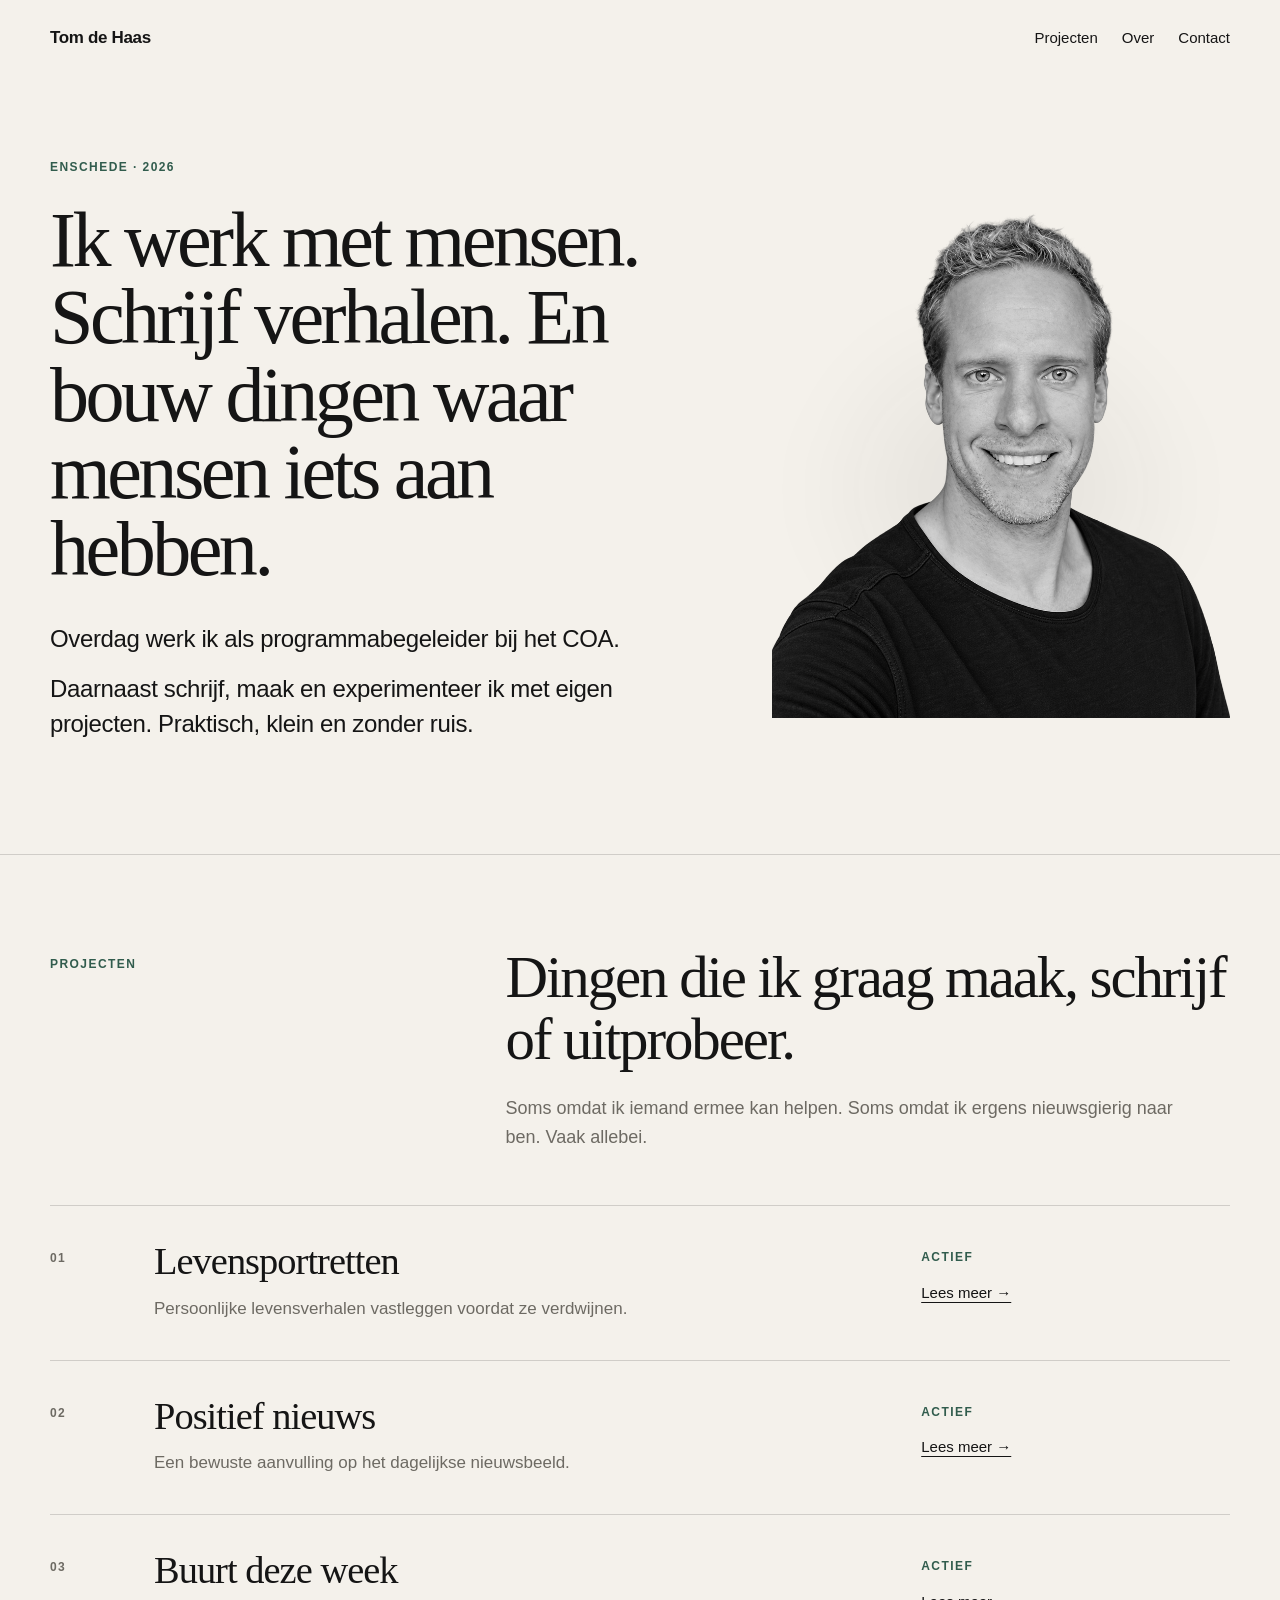
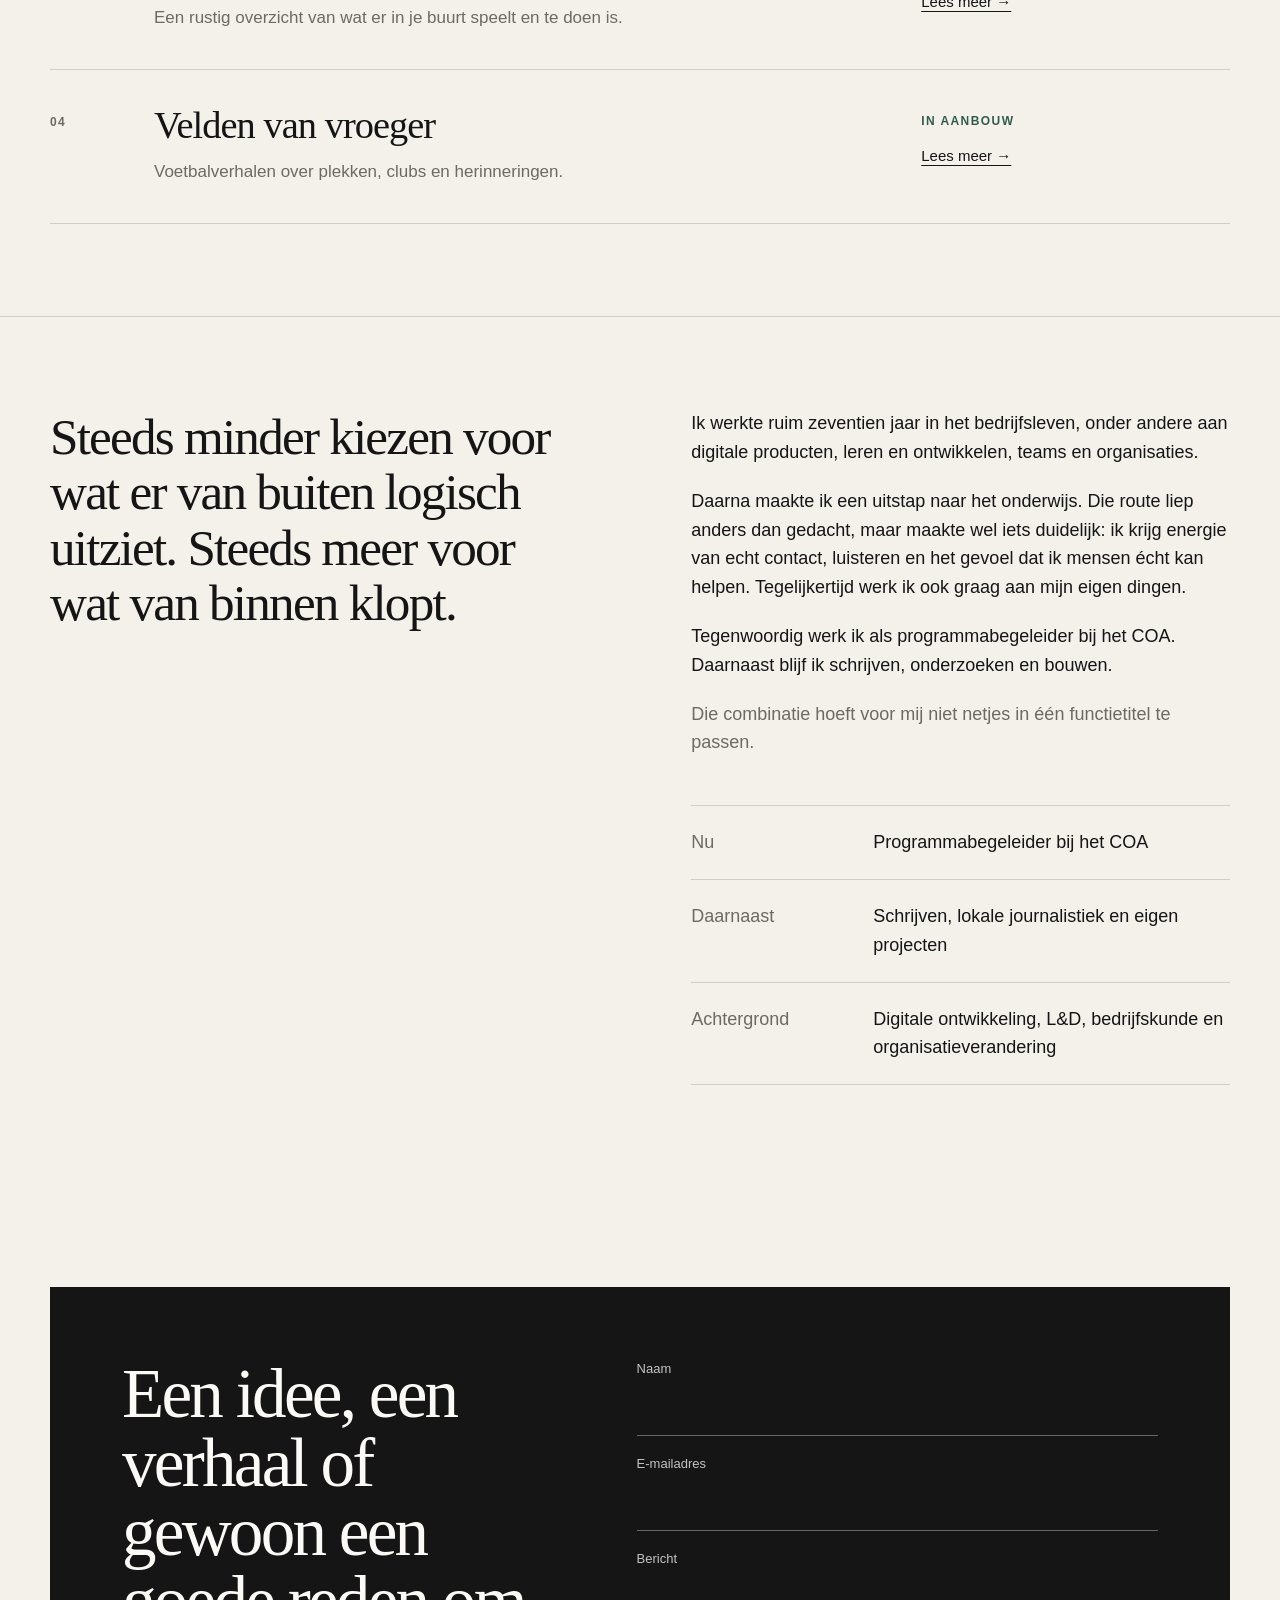
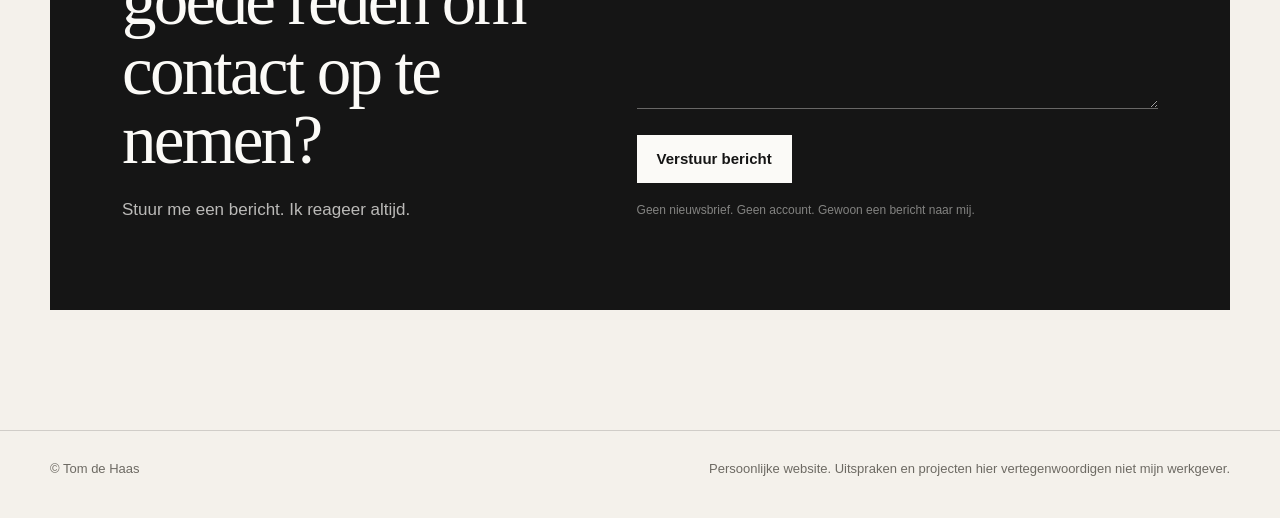
==== index.html @ 8089aaed "Update index.html" ====
<!doctype html>
<html lang="nl">
<head>
  <meta charset="utf-8">
  <meta name="viewport" content="width=device-width, initial-scale=1">
  <title>Tom de Haas</title>
  <meta name="description" content="Tom de Haas. Programmabegeleider, schrijver en maker van eigen projecten.">
  <link rel="canonical" href="https://tomdehaas.nl/">
  <link rel="stylesheet" href="assets/style.css">
  <meta name="theme-color" content="#f4f1eb">
  <meta property="og:type" content="website">
  <meta property="og:title" content="Tom de Haas">
  <meta property="og:description" content="Ik werk met mensen. Schrijf verhalen. En bouw dingen waar mensen iets aan hebben.">
  <meta property="og:url" content="https://tomdehaas.nl/">
  <script type="application/ld+json">
  {
    "@context":"https://schema.org",
    "@type":"Person",
    "name":"Tom de Haas",
    "url":"https://tomdehaas.nl/",
    "jobTitle":"Programmabegeleider"
  }
  </script>
</head>
<body>

<header class="site-header">
  <div class="wrap nav">
    <a class="brand" href="index.html">Tom de Haas</a>
    <nav class="nav-links" aria-label="Hoofdnavigatie">
      <a href="index.html#projecten">Projecten</a>
      <a href="index.html#over">Over</a>
      <a href="index.html#contact">Contact</a>
    </nav>
  </div>
</header>

<main id="top">
  <div class="wrap hero">
    <div>
      <div class="eyebrow">Enschede · 2026</div>
      <h1>Ik werk met mensen. Schrijf verhalen. En bouw dingen waar mensen iets aan hebben.</h1>
      <div class="hero-copy">
        <p>Overdag werk ik als programmabegeleider bij het COA.</p>
        <p>Daarnaast schrijf, maak en experimenteer ik met eigen projecten. Praktisch, klein en zonder ruis.</p>
      </div>
    </div>

    <figure class="portrait">
      <img src="assets/tom-de-haas-vrijstaand.png" alt="Tom de Haas">
    </figure>
  </div>

  <hr class="rule">

  <section id="projecten" class="wrap">
    <div class="section-head">
      <div class="section-kicker">Projecten</div>
      <div>
        <h2 class="section-title">Dingen die ik graag maak, schrijf of uitprobeer.</h2>
        <p class="section-intro">Soms omdat ik iemand ermee kan helpen. Soms omdat ik ergens nieuwsgierig naar ben. Vaak allebei.</p>
      </div>
    </div>

    <div class="projects">
      <article class="project">
        <div class="project-number">01</div>
        <div><h3>Levensportretten</h3><p>Persoonlijke levensverhalen vastleggen voordat ze verdwijnen.</p></div>
        <div class="project-side"><span class="status">actief</span><a class="project-link" href="projecten/levensportretten/">Lees meer →</a></div>
      </article>

      <article class="project">
        <div class="project-number">02</div>
        <div><h3>Positief nieuws</h3><p>Een bewuste aanvulling op het dagelijkse nieuwsbeeld.</p></div>
        <div class="project-side"><span class="status">actief</span><a class="project-link" href="projecten/positief-nieuws/">Lees meer →</a></div>
      </article>

      <article class="project">
        <div class="project-number">03</div>
        <div><h3>Buurt deze week</h3><p>Een rustig overzicht van wat er in je buurt speelt en te doen is.</p></div>
        <div class="project-side"><span class="status">actief</span><a class="project-link" href="projecten/buurt-deze-week/">Lees meer →</a></div>
      </article>

      <article class="project">
        <div class="project-number">04</div>
        <div><h3>Velden van vroeger</h3><p>Voetbalverhalen over plekken, clubs en herinneringen.</p></div>
        <div class="project-side"><span class="status">in aanbouw</span><a class="project-link" href="projecten/velden-van-vroeger/">Lees meer →</a></div>
      </article>
    </div>
  </section>

  <hr class="rule">

  <section id="over" class="wrap">
    <div class="split">
      <p class="big-copy">Steeds minder kiezen voor wat er van buiten logisch uitziet. Steeds meer voor wat van binnen klopt.</p>
      <div class="prose">
        <p>Ik werkte ruim zeventien jaar in het bedrijfsleven, onder andere aan digitale producten, leren en ontwikkelen, teams en organisaties.</p>
        <p>Daarna maakte ik een uitstap naar het onderwijs. Die route liep anders dan gedacht, maar maakte wel iets duidelijk: ik krijg energie van echt contact, luisteren en het gevoel dat ik mensen écht kan helpen. Tegelijkertijd werk ik ook graag aan mijn eigen dingen.</p>
        <p>Tegenwoordig werk ik als programmabegeleider bij het COA. Daarnaast blijf ik schrijven, onderzoeken en bouwen.</p>
        <p class="muted">Die combinatie hoeft voor mij niet netjes in één functietitel te passen.</p>
        <dl class="now-list">
          <div class="now-row"><dt>Nu</dt><dd>Programmabegeleider bij het COA</dd></div>
          <div class="now-row"><dt>Daarnaast</dt><dd>Schrijven, lokale journalistiek en eigen projecten</dd></div>
          <div class="now-row"><dt>Achtergrond</dt><dd>Digitale ontwikkeling, L&amp;D, bedrijfskunde en organisatieverandering</dd></div>
        </dl>
      </div>
    </div>
  </section>

  <section id="contact" class="wrap contact">
    <div class="contact-card">
      <div class="contact-copy">
        <h2>Een idee, een verhaal of gewoon een goede reden om contact op te nemen?</h2>
        <p>Stuur me een bericht. Ik reageer altijd.</p>
      </div>

      <form class="contact-form" id="contact-form" action="https://formspree.io/f/xdeoyrdy" method="post">
        <div class="field">
          <label for="naam">Naam</label>
          <input id="naam" name="naam" type="text" autocomplete="name" required>
        </div>

        <div class="field">
          <label for="email">E-mailadres</label>
          <input id="email" name="email" type="email" autocomplete="email" required>
        </div>

        <div class="field">
          <label for="bericht">Bericht</label>
          <textarea id="bericht" name="bericht" required></textarea>
        </div>

        <input type="hidden" name="_subject" value="Bericht via tomdehaas.nl">
        <button class="form-submit" type="submit">Verstuur bericht</button>
        <p class="form-note">Geen nieuwsbrief. Geen account. Gewoon een bericht naar mij.</p>
        <div id="form-status" class="form-status" role="status" aria-live="polite"></div>
      </form>
    </div>
  </section>
</main>

<footer>
  <div class="wrap footer-inner">
    <div>© Tom de Haas</div>
    <div class="footer-note">Persoonlijke website. Uitspraken en projecten hier vertegenwoordigen niet mijn werkgever.</div>
  </div>
</footer>


<script>
  const contactForm = document.getElementById('contact-form');
  const formStatus = document.getElementById('form-status');

  if (contactForm) {
    contactForm.addEventListener('submit', async (event) => {
      event.preventDefault();

      const submitButton = contactForm.querySelector('button[type="submit"]');
      const originalButtonText = submitButton.textContent;

      submitButton.disabled = true;
      submitButton.textContent = 'Bezig met versturen...';
      formStatus.className = 'form-status';
      formStatus.textContent = '';

      try {
        const response = await fetch(contactForm.action, {
          method: 'POST',
          body: new FormData(contactForm),
          headers: {
            'Accept': 'application/json'
          }
        });

        if (!response.ok) {
          throw new Error('Formspree gaf geen succesvolle response.');
        }

        contactForm.reset();

        // Verberg de invoervelden en knop na succesvolle verzending.
        Array.from(contactForm.children).forEach((child) => {
          if (child !== formStatus) child.hidden = true;
        });

        formStatus.className = 'form-status success';
        formStatus.innerHTML = '<strong>Dank je. Je bericht is verstuurd.</strong><br>Ik reageer altijd.';
      } catch (error) {
        formStatus.className = 'form-status error';
        formStatus.textContent = 'Dat ging niet goed. Probeer het nog eens.';
        submitButton.disabled = false;
        submitButton.textContent = originalButtonText;
      }
    });
  }
</script>


  <!-- Simple Analytics -->
  <script async src="https://scripts.simpleanalyticscdn.com/latest.js"></script>

</body>
</html>
---- assets/style.css ----
:root {
  --bg:#f4f1eb;
  --paper:#fbfaf7;
  --ink:#151515;
  --muted:#6d6a63;
  --line:rgba(21,21,21,.16);
  --accent:#315c4d;
  --max:1180px;
  --serif:Georgia,"Times New Roman",serif;
  --sans:Inter,ui-sans-serif,-apple-system,BlinkMacSystemFont,"Segoe UI",Helvetica,Arial,sans-serif;
}
*{box-sizing:border-box}
html{scroll-behavior:smooth;background:var(--bg)}
body{margin:0;color:var(--ink);background:var(--bg);font-family:var(--sans);font-size:17px;line-height:1.6;-webkit-font-smoothing:antialiased}
a{color:inherit;text-decoration-thickness:1px;text-underline-offset:4px}
a:hover{color:var(--accent)}
.wrap{width:min(var(--max),calc(100% - 48px));margin:0 auto}
.site-header{position:sticky;top:0;z-index:30;background:color-mix(in srgb,var(--bg) 90%,transparent);backdrop-filter:blur(14px)}
.nav{min-height:76px;display:flex;align-items:center;justify-content:space-between;gap:28px}
.brand{font-weight:700;letter-spacing:-.02em;text-decoration:none}
.nav-links{display:flex;gap:24px;font-size:15px}
.nav-links a{text-decoration:none}
.eyebrow,.section-kicker,.project-number,.status,.detail-label{
  text-transform:uppercase;letter-spacing:.12em;font-size:12px;font-weight:700
}
.eyebrow,.section-kicker,.status,.detail-label{color:var(--accent)}
.rule{border:0;border-top:1px solid var(--line);margin:0}

/* Home */
.hero{padding:82px 0 96px;display:grid;grid-template-columns:minmax(0,1.16fr) minmax(300px,.84fr);gap:clamp(48px,7vw,100px);align-items:center}
.eyebrow{margin-bottom:24px}
h1{margin:0;max-width:850px;font-family:var(--serif);font-size:clamp(48px,6.1vw,88px);line-height:.99;font-weight:400;letter-spacing:-.045em}
.hero-copy{max-width:675px;margin-top:34px;font-size:clamp(19px,2vw,24px);line-height:1.45;letter-spacing:-.015em}
.hero-copy p{margin:0 0 16px}
.portrait{margin:0;min-height:520px;display:flex;justify-content:center;align-items:flex-end;position:relative}
.portrait::before{content:"";position:absolute;inset:auto 6% 8% 6%;height:72%;background:radial-gradient(ellipse at center,rgba(21,21,21,.08),rgba(21,21,21,0) 72%);filter:blur(28px)}
.portrait img{position:relative;width:min(100%,470px);max-height:590px;display:block;object-fit:contain;filter:grayscale(100%) contrast(1.03);z-index:1}
section{padding:92px 0}
.section-head{display:grid;grid-template-columns:.72fr 1.28fr;gap:48px;margin-bottom:54px}
.section-kicker{padding-top:8px}
.section-title{margin:0;max-width:760px;font-family:var(--serif);font-size:clamp(38px,4.6vw,62px);font-weight:400;line-height:1.06;letter-spacing:-.035em}
.section-intro{max-width:680px;margin:22px 0 0;color:var(--muted);font-size:18px}
.projects{border-top:1px solid var(--line)}
.project{display:grid;grid-template-columns:72px minmax(0,1fr) minmax(170px,.42fr);gap:32px;padding:34px 0 38px;border-bottom:1px solid var(--line);align-items:start}
.project-number{color:var(--muted);padding-top:9px}
.project h3{margin:0 0 12px;font-family:var(--serif);font-size:clamp(28px,3vw,40px);line-height:1.1;font-weight:400;letter-spacing:-.025em}
.project p{max-width:680px;margin:0;color:var(--muted)}
.project-side{display:flex;flex-direction:column;align-items:flex-start;gap:13px;padding-top:8px}
.project-link{font-size:15px}
.split{display:grid;grid-template-columns:1fr 1fr;gap:clamp(48px,8vw,120px);align-items:start}
.big-copy{margin:0;font-family:var(--serif);font-size:clamp(34px,4vw,56px);line-height:1.08;letter-spacing:-.035em}
.prose{max-width:650px;font-size:18px}
.prose p{margin:0 0 20px}
.prose .muted{color:var(--muted)}
.now-list{margin-top:48px;border-top:1px solid var(--line)}
.now-row{display:grid;grid-template-columns:150px 1fr;gap:32px;padding:22px 0;border-bottom:1px solid var(--line)}
.now-row dt{color:var(--muted)}
.now-row dd{margin:0}

/* Project detail */
.project-hero{padding:70px 0 72px}
.breadcrumb{font-size:13px;color:var(--muted);margin-bottom:32px}
.breadcrumb a{text-decoration:none}
.project-hero h1{max-width:930px}
.project-lead{max-width:790px;margin:30px 0 0;font-size:clamp(20px,2vw,25px);line-height:1.48;letter-spacing:-.015em}
.project-meta{margin-top:26px}
.detail-row{display:grid;grid-template-columns:.72fr 1.28fr;gap:48px;padding:42px 0;border-top:1px solid var(--line)}
.detail-body{max-width:780px}
.detail-body h2{margin:0 0 16px;font-family:var(--serif);font-size:clamp(30px,3.2vw,44px);font-weight:400;line-height:1.08;letter-spacing:-.028em}
.detail-body p{margin:0 0 18px;font-size:18px}
.offer-grid{display:grid;grid-template-columns:1fr 1fr;gap:24px;margin-top:24px}
.offer{padding:26px;border:1px solid var(--line);background:rgba(255,255,255,.22)}
.offer h3{margin:0 0 8px;font-size:15px;text-transform:uppercase;letter-spacing:.08em}
.price{margin:0 0 14px;font-family:var(--serif);font-size:42px;line-height:1}
.offer ul{margin:0;padding-left:1.1em;color:var(--muted)}
.offer li{margin:6px 0}
.external-cta{display:inline-flex;margin-top:20px;min-height:48px;align-items:center;padding:0 18px;background:var(--ink);color:var(--paper);text-decoration:none;font-weight:700;font-size:15px}
.external-cta:hover{color:var(--paper);opacity:.9}

/* Contact */
.contact{padding-bottom:120px}
.contact-card{background:var(--ink);color:var(--paper);padding:clamp(38px,6vw,72px);display:grid;grid-template-columns:.9fr 1.1fr;gap:clamp(46px,7vw,88px);align-items:start}
.contact-copy h2{margin:0;max-width:650px;font-family:var(--serif);font-size:clamp(42px,5.4vw,70px);line-height:1;font-weight:400;letter-spacing:-.04em}
.contact-copy p{margin:22px 0 0;max-width:480px;color:rgba(251,250,247,.72)}
.contact-form{display:grid;gap:18px}
.field{display:grid;gap:7px}
.field label{font-size:13px;color:rgba(251,250,247,.76)}
.field input,.field textarea{width:100%;border:0;border-bottom:1px solid rgba(251,250,247,.36);border-radius:0;background:transparent;color:var(--paper);font:inherit;padding:10px 0 11px;outline:none}
.field textarea{min-height:132px;resize:vertical}
.field input:focus,.field textarea:focus{border-bottom-color:var(--paper)}
.form-submit{justify-self:start;min-height:48px;margin-top:8px;padding:0 20px;border:0;background:var(--paper);color:var(--ink);font:inherit;font-size:15px;font-weight:700;cursor:pointer}
.form-note{margin:0;font-size:12px;color:rgba(251,250,247,.48)}
footer{padding:28px 0 38px;border-top:1px solid var(--line);color:var(--muted);font-size:13px}
.footer-inner{display:flex;gap:24px;justify-content:space-between;align-items:flex-start}
.footer-note{max-width:650px}

@media(max-width:850px){
  .hero,.section-head,.split,.detail-row,.contact-card{grid-template-columns:1fr}
  .hero{padding-top:54px;gap:38px}
  .portrait{min-height:auto;max-width:560px}
  .project{grid-template-columns:48px 1fr}
  .project-side{grid-column:2;flex-direction:row;align-items:center;flex-wrap:wrap}
}
@media(max-width:600px){
  body{font-size:16px}
  .wrap{width:min(100% - 32px,var(--max))}
  .nav{min-height:64px}
  .nav-links{gap:16px;font-size:14px}
  .hero{padding:44px 0 64px}
  h1{font-size:clamp(43px,13vw,64px)}
  .hero-copy{margin-top:26px;font-size:19px}
  section{padding:64px 0}
  .section-head{gap:16px;margin-bottom:34px}
  .project{grid-template-columns:34px 1fr;gap:16px;padding:28px 0}
  .project-number{font-size:10px}
  .now-row{grid-template-columns:1fr;gap:5px}
  .offer-grid{grid-template-columns:1fr}
  .contact{padding-bottom:72px}
  .footer-inner{flex-direction:column}
  .project-hero{padding:44px 0 56px}
}
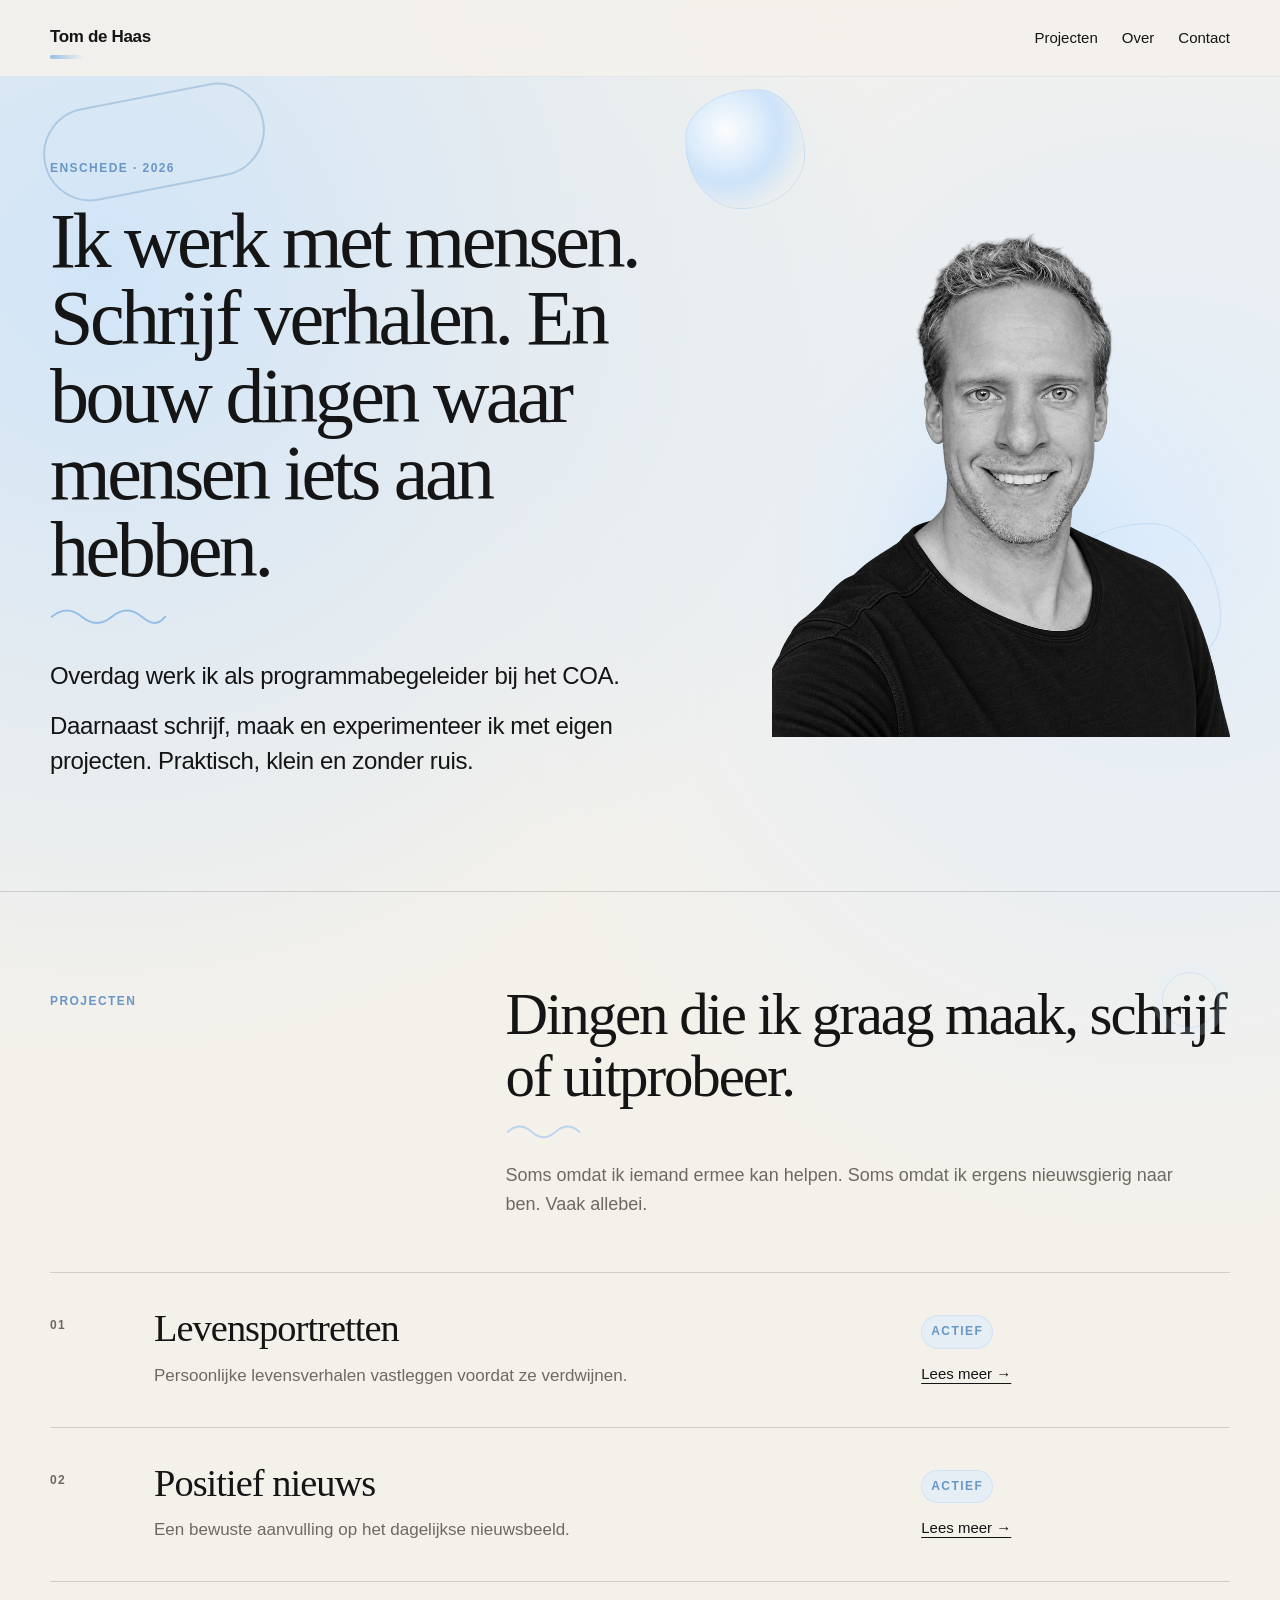
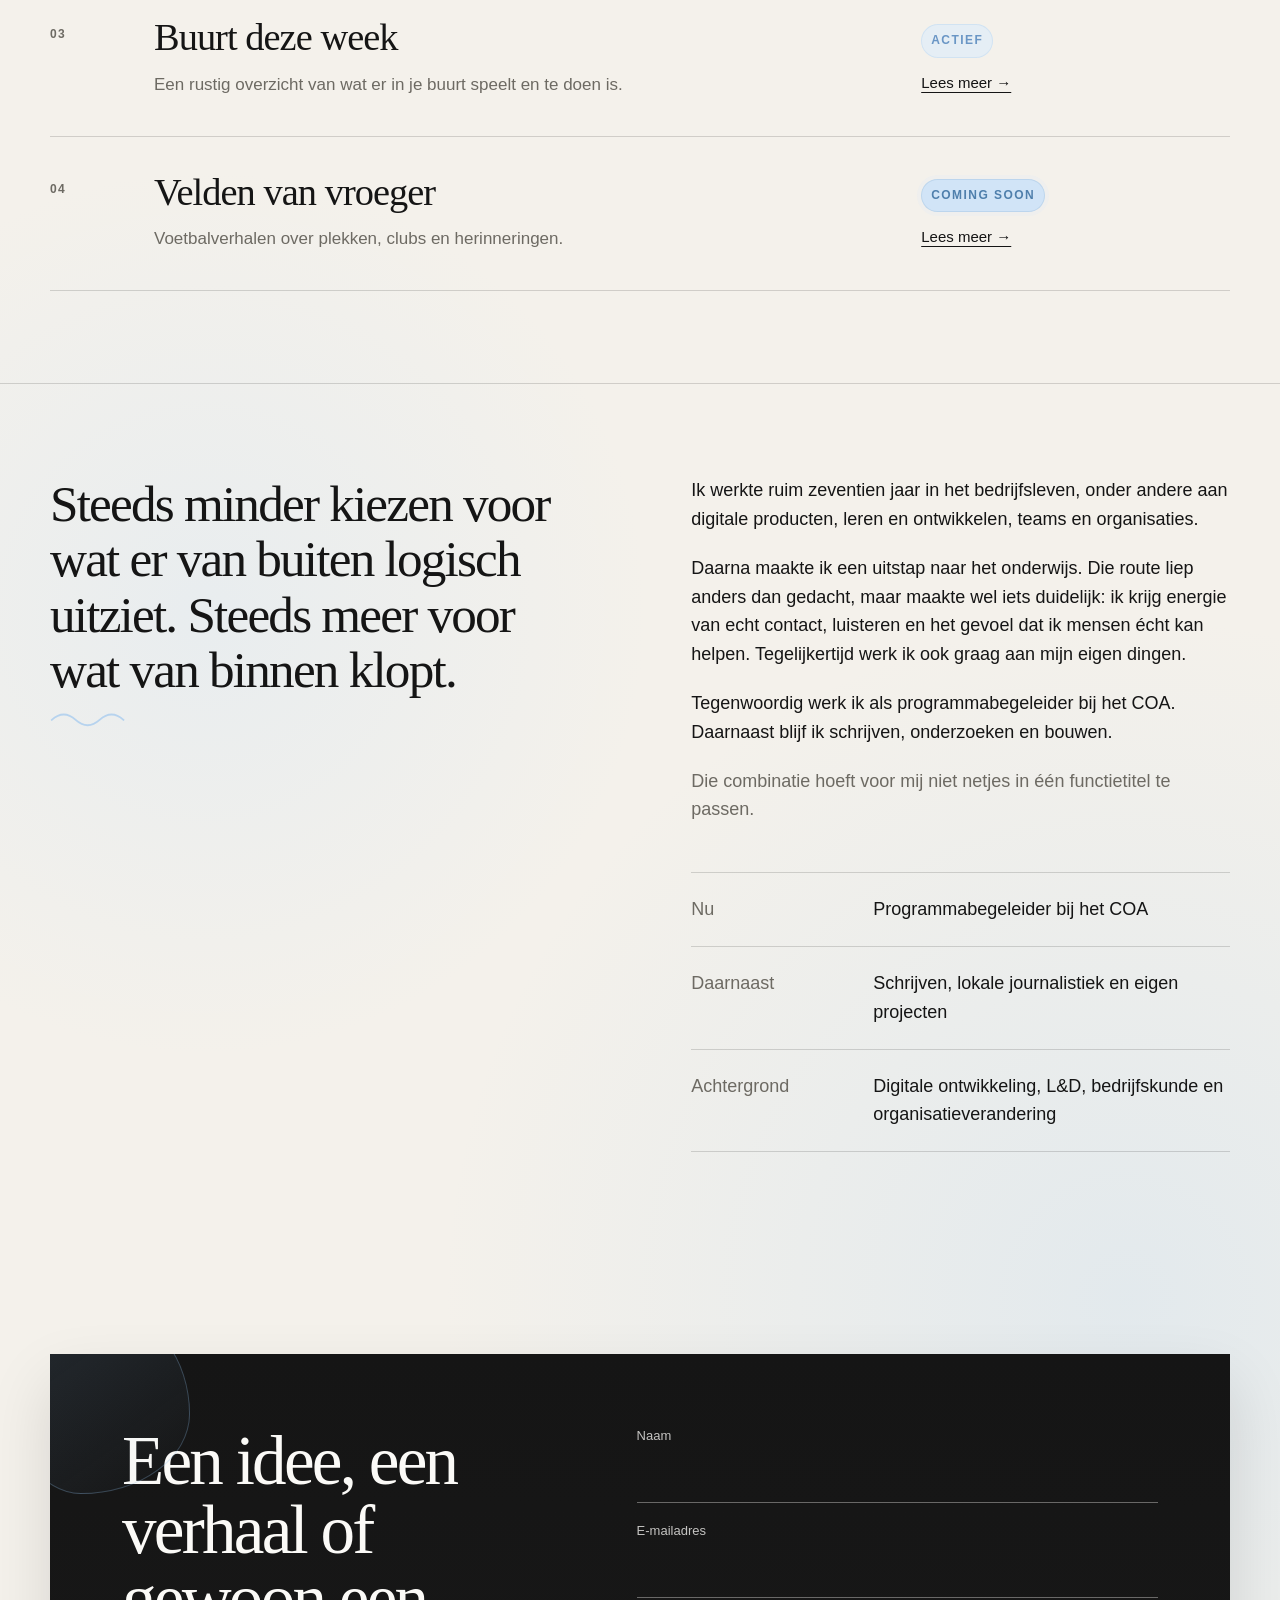
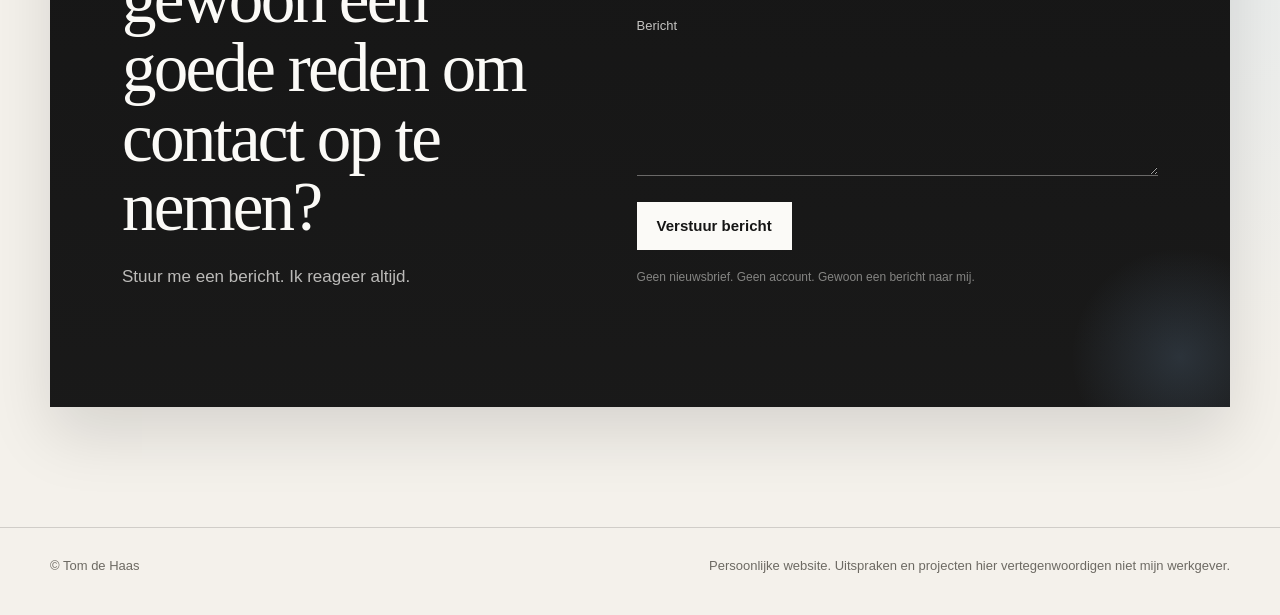
==== commit d7d40344: "Update index.html" ====
--- a/index.html
+++ b/index.html
@@ -84,7 +84,7 @@
       <article class="project">
         <div class="project-number">04</div>
         <div><h3>Velden van vroeger</h3><p>Voetbalverhalen over plekken, clubs en herinneringen.</p></div>
-        <div class="project-side"><span class="status">in aanbouw</span><a class="project-link" href="projecten/velden-van-vroeger/">Lees meer →</a></div>
+        <div class="project-side"><span class="status coming-soon">coming soon</span><a class="project-link" href="projecten/velden-van-vroeger/">Lees meer →</a></div>
       </article>
     </div>
   </section>
--- a/assets/style.css
+++ b/assets/style.css
@@ -1,4 +1,3 @@
-
 :root {
   --bg:#f4f1eb;
   --paper:#fbfaf7;
@@ -6,47 +5,260 @@
   --muted:#6d6a63;
   --line:rgba(21,21,21,.16);
   --accent:#315c4d;
+  --sky:#d9ebff;
+  --sky-soft:rgba(217,235,255,.58);
+  --sky-line:rgba(133,181,232,.42);
+  --sky-ink:#6a96c5;
+  --sky-strong:#8bb9e7;
+  --shadow:rgba(92,128,170,.10);
   --max:1180px;
   --serif:Georgia,"Times New Roman",serif;
   --sans:Inter,ui-sans-serif,-apple-system,BlinkMacSystemFont,"Segoe UI",Helvetica,Arial,sans-serif;
 }
 *{box-sizing:border-box}
 html{scroll-behavior:smooth;background:var(--bg)}
-body{margin:0;color:var(--ink);background:var(--bg);font-family:var(--sans);font-size:17px;line-height:1.6;-webkit-font-smoothing:antialiased}
-a{color:inherit;text-decoration-thickness:1px;text-underline-offset:4px}
-a:hover{color:var(--accent)}
+body{
+  margin:0;
+  color:var(--ink);
+  background:
+    radial-gradient(circle at 10% 7%, rgba(217,235,255,.52), transparent 20%),
+    radial-gradient(circle at 88% 14%, rgba(217,235,255,.34), transparent 16%),
+    radial-gradient(circle at 82% 58%, rgba(217,235,255,.18), transparent 20%),
+    var(--bg);
+  font-family:var(--sans);
+  font-size:17px;
+  line-height:1.6;
+  -webkit-font-smoothing:antialiased
+}
+::selection{background:var(--sky-soft)}
+a{color:inherit;text-decoration-thickness:1px;text-underline-offset:4px;transition:color .22s ease}
+a:hover{color:var(--sky-ink)}
 .wrap{width:min(var(--max),calc(100% - 48px));margin:0 auto}
-.site-header{position:sticky;top:0;z-index:30;background:color-mix(in srgb,var(--bg) 90%,transparent);backdrop-filter:blur(14px)}
+.site-header{
+  position:sticky;
+  top:0;
+  z-index:30;
+  background:color-mix(in srgb,var(--bg) 90%,transparent);
+  backdrop-filter:blur(14px);
+  border-bottom:1px solid rgba(139,185,231,.18)
+}
 .nav{min-height:76px;display:flex;align-items:center;justify-content:space-between;gap:28px}
-.brand{font-weight:700;letter-spacing:-.02em;text-decoration:none}
+.brand{
+  font-weight:700;
+  letter-spacing:-.02em;
+  text-decoration:none;
+  position:relative;
+  padding-bottom:2px
+}
+.brand::after{
+  content:"";
+  position:absolute;
+  left:0;
+  bottom:-6px;
+  width:34px;
+  height:4px;
+  border-radius:999px;
+  background:linear-gradient(90deg,var(--sky-strong),rgba(139,185,231,0));
+  opacity:.9
+}
 .nav-links{display:flex;gap:24px;font-size:15px}
-.nav-links a{text-decoration:none}
+.nav-links a{text-decoration:none;position:relative}
+.nav-links a::after{
+  content:"";
+  position:absolute;
+  left:0;
+  right:100%;
+  bottom:-6px;
+  height:2px;
+  border-radius:999px;
+  background:var(--sky-strong);
+  transition:right .22s ease
+}
+.nav-links a:hover::after{right:0}
 .eyebrow,.section-kicker,.project-number,.status,.detail-label{
   text-transform:uppercase;letter-spacing:.12em;font-size:12px;font-weight:700
 }
-.eyebrow,.section-kicker,.status,.detail-label{color:var(--accent)}
+.eyebrow,.section-kicker,.status,.detail-label{color:var(--sky-ink)}
 .rule{border:0;border-top:1px solid var(--line);margin:0}
 
 /* Home */
-.hero{padding:82px 0 96px;display:grid;grid-template-columns:minmax(0,1.16fr) minmax(300px,.84fr);gap:clamp(48px,7vw,100px);align-items:center}
+.hero{
+  padding:82px 0 96px;
+  display:grid;
+  grid-template-columns:minmax(0,1.16fr) minmax(300px,.84fr);
+  gap:clamp(48px,7vw,100px);
+  align-items:center;
+  position:relative
+}
+.hero::before{
+  content:"";
+  position:absolute;
+  left:-8px;
+  top:18px;
+  width:176px;
+  height:74px;
+  border:1px solid rgba(139,185,231,.42);
+  border-radius:999px;
+  transform:rotate(-11deg);
+  pointer-events:none;
+  animation:floatRing 12s ease-in-out infinite
+}
+.hero::after{
+  content:"";
+  position:absolute;
+  right:36%;
+  top:12px;
+  width:92px;
+  height:92px;
+  border-radius:60% 40% 54% 46% / 42% 55% 45% 58%;
+  background:radial-gradient(circle at 35% 35%, rgba(255,255,255,.7), rgba(217,235,255,.7) 45%, rgba(217,235,255,0) 72%);
+  border:1px solid rgba(139,185,231,.22);
+  pointer-events:none;
+  animation:softBlob 14s ease-in-out infinite
+}
 .eyebrow{margin-bottom:24px}
-h1{margin:0;max-width:850px;font-family:var(--serif);font-size:clamp(48px,6.1vw,88px);line-height:.99;font-weight:400;letter-spacing:-.045em}
+h1{
+  margin:0;
+  max-width:850px;
+  font-family:var(--serif);
+  font-size:clamp(48px,6.1vw,88px);
+  line-height:.99;
+  font-weight:400;
+  letter-spacing:-.045em;
+  position:relative
+}
+h1::after{
+  content:"";
+  display:block;
+  width:136px;
+  height:20px;
+  margin-top:16px;
+  background-image:url("data:image/svg+xml,%3Csvg width='140' height='24' viewBox='0 0 140 24' xmlns='http://www.w3.org/2000/svg'%3E%3Cpath d='M2 14c12-10 24-10 36 0s24 10 36 0 24-10 36 0 20 10 28 0' fill='none' stroke='%238bb9e7' stroke-width='2.4' stroke-linecap='round'/%3E%3C/svg%3E");
+  background-repeat:no-repeat;
+  background-size:contain;
+  opacity:.9
+}
 .hero-copy{max-width:675px;margin-top:34px;font-size:clamp(19px,2vw,24px);line-height:1.45;letter-spacing:-.015em}
 .hero-copy p{margin:0 0 16px}
-.portrait{margin:0;min-height:520px;display:flex;justify-content:center;align-items:flex-end;position:relative}
-.portrait::before{content:"";position:absolute;inset:auto 6% 8% 6%;height:72%;background:radial-gradient(ellipse at center,rgba(21,21,21,.08),rgba(21,21,21,0) 72%);filter:blur(28px)}
-.portrait img{position:relative;width:min(100%,470px);max-height:590px;display:block;object-fit:contain;filter:grayscale(100%) contrast(1.03);z-index:1}
+.portrait{
+  margin:0;
+  min-height:520px;
+  display:flex;
+  justify-content:center;
+  align-items:flex-end;
+  position:relative
+}
+.portrait::before{
+  content:"";
+  position:absolute;
+  inset:auto 6% 8% 6%;
+  height:72%;
+  background:radial-gradient(ellipse at center,rgba(21,21,21,.08),rgba(21,21,21,0) 72%);
+  filter:blur(28px)
+}
+.portrait::after{
+  content:"";
+  position:absolute;
+  right:2%;
+  bottom:10%;
+  width:160px;
+  height:160px;
+  border:1px solid rgba(139,185,231,.3);
+  border-radius:56% 44% 64% 36% / 38% 59% 41% 62%;
+  background:linear-gradient(145deg, rgba(217,235,255,.28), rgba(217,235,255,0));
+  pointer-events:none;
+  animation:drift 16s ease-in-out infinite
+}
+.portrait img{
+  position:relative;
+  width:min(100%,470px);
+  max-height:590px;
+  display:block;
+  object-fit:contain;
+  filter:grayscale(100%) contrast(1.03);
+  z-index:1
+}
 section{padding:92px 0}
-.section-head{display:grid;grid-template-columns:.72fr 1.28fr;gap:48px;margin-bottom:54px}
+.section-head{
+  display:grid;
+  grid-template-columns:.72fr 1.28fr;
+  gap:48px;
+  margin-bottom:54px;
+  position:relative
+}
+.section-head::after{
+  content:"";
+  position:absolute;
+  right:12px;
+  top:-12px;
+  width:54px;
+  height:54px;
+  border:1px solid rgba(139,185,231,.26);
+  border-radius:50%;
+  box-shadow:0 0 0 9px rgba(217,235,255,.16);
+  animation:slowPulse 10s ease-in-out infinite
+}
 .section-kicker{padding-top:8px}
-.section-title{margin:0;max-width:760px;font-family:var(--serif);font-size:clamp(38px,4.6vw,62px);font-weight:400;line-height:1.06;letter-spacing:-.035em}
+.section-title{
+  margin:0;
+  max-width:760px;
+  font-family:var(--serif);
+  font-size:clamp(38px,4.6vw,62px);
+  font-weight:400;
+  line-height:1.06;
+  letter-spacing:-.035em
+}
+.section-title::after,
+.big-copy::after,
+.detail-body h2::after{
+  content:"";
+  display:block;
+  width:88px;
+  height:16px;
+  margin-top:14px;
+  background-image:url("data:image/svg+xml,%3Csvg width='96' height='18' viewBox='0 0 96 18' xmlns='http://www.w3.org/2000/svg'%3E%3Cpath d='M2 10c9-8 18-8 27 0 9 8 18 8 27 0 9-8 18-8 27 0' fill='none' stroke='%23b2d1ef' stroke-width='2.2' stroke-linecap='round'/%3E%3C/svg%3E");
+  background-repeat:no-repeat;
+  background-size:contain;
+  opacity:.9
+}
 .section-intro{max-width:680px;margin:22px 0 0;color:var(--muted);font-size:18px}
 .projects{border-top:1px solid var(--line)}
-.project{display:grid;grid-template-columns:72px minmax(0,1fr) minmax(170px,.42fr);gap:32px;padding:34px 0 38px;border-bottom:1px solid var(--line);align-items:start}
+.project{
+  display:grid;
+  grid-template-columns:72px minmax(0,1fr) minmax(170px,.42fr);
+  gap:32px;
+  padding:34px 0 38px;
+  border-bottom:1px solid var(--line);
+  align-items:start;
+  position:relative;
+  transition:transform .22s ease, background-color .22s ease, border-color .22s ease
+}
+.project::after{
+  content:"";
+  position:absolute;
+  left:72px;
+  right:0;
+  bottom:-1px;
+  height:1px;
+  background:linear-gradient(90deg, rgba(139,185,231,.6), rgba(139,185,231,0));
+  opacity:0;
+  transition:opacity .22s ease
+}
+.project:hover{
+  transform:translateX(4px);
+  background:linear-gradient(90deg, rgba(217,235,255,.16), rgba(217,235,255,0) 42%)
+}
+.project:hover::after{opacity:1}
 .project-number{color:var(--muted);padding-top:9px}
 .project h3{margin:0 0 12px;font-family:var(--serif);font-size:clamp(28px,3vw,40px);line-height:1.1;font-weight:400;letter-spacing:-.025em}
 .project p{max-width:680px;margin:0;color:var(--muted)}
 .project-side{display:flex;flex-direction:column;align-items:flex-start;gap:13px;padding-top:8px}
+.status{
+  padding:7px 10px;
+  border-radius:999px;
+  background:rgba(217,235,255,.52);
+  box-shadow:inset 0 0 0 1px rgba(139,185,231,.22)
+}
 .project-link{font-size:15px}
 .split{display:grid;grid-template-columns:1fr 1fr;gap:clamp(48px,8vw,120px);align-items:start}
 .big-copy{margin:0;font-family:var(--serif);font-size:clamp(34px,4vw,56px);line-height:1.08;letter-spacing:-.035em}
@@ -54,12 +266,32 @@
 .prose p{margin:0 0 20px}
 .prose .muted{color:var(--muted)}
 .now-list{margin-top:48px;border-top:1px solid var(--line)}
-.now-row{display:grid;grid-template-columns:150px 1fr;gap:32px;padding:22px 0;border-bottom:1px solid var(--line)}
+.now-row{
+  display:grid;
+  grid-template-columns:150px 1fr;
+  gap:32px;
+  padding:22px 0;
+  border-bottom:1px solid var(--line);
+  transition:background-color .22s ease
+}
+.now-row:hover{background:linear-gradient(90deg, rgba(217,235,255,.14), rgba(217,235,255,0) 50%)}
 .now-row dt{color:var(--muted)}
 .now-row dd{margin:0}
 
 /* Project detail */
-.project-hero{padding:70px 0 72px}
+.project-hero{padding:70px 0 72px;position:relative}
+.project-hero::after{
+  content:"";
+  position:absolute;
+  right:6%;
+  top:22px;
+  width:120px;
+  height:120px;
+  border:1px solid rgba(139,185,231,.25);
+  border-radius:62% 38% 45% 55% / 40% 55% 45% 60%;
+  background:linear-gradient(145deg, rgba(217,235,255,.22), rgba(217,235,255,0));
+  animation:drift 18s ease-in-out infinite
+}
 .breadcrumb{font-size:13px;color:var(--muted);margin-bottom:32px}
 .breadcrumb a{text-decoration:none}
 .project-hero h1{max-width:930px}
@@ -70,37 +302,175 @@
 .detail-body h2{margin:0 0 16px;font-family:var(--serif);font-size:clamp(30px,3.2vw,44px);font-weight:400;line-height:1.08;letter-spacing:-.028em}
 .detail-body p{margin:0 0 18px;font-size:18px}
 .offer-grid{display:grid;grid-template-columns:1fr 1fr;gap:24px;margin-top:24px}
-.offer{padding:26px;border:1px solid var(--line);background:rgba(255,255,255,.22)}
+.offer{
+  padding:26px;
+  border:1px solid rgba(21,21,21,.12);
+  background:rgba(255,255,255,.3);
+  box-shadow:0 18px 34px rgba(92,128,170,.06);
+  position:relative;
+  overflow:hidden;
+  transition:transform .22s ease, box-shadow .22s ease, border-color .22s ease
+}
+.offer::before{
+  content:"";
+  position:absolute;
+  right:-24px;
+  top:-28px;
+  width:110px;
+  height:110px;
+  border:1px solid rgba(139,185,231,.24);
+  border-radius:50%;
+  box-shadow:0 0 0 10px rgba(217,235,255,.14)
+}
+.offer:hover{
+  transform:translateY(-2px);
+  box-shadow:0 22px 36px rgba(92,128,170,.09);
+  border-color:rgba(139,185,231,.36)
+}
 .offer h3{margin:0 0 8px;font-size:15px;text-transform:uppercase;letter-spacing:.08em}
 .price{margin:0 0 14px;font-family:var(--serif);font-size:42px;line-height:1}
 .offer ul{margin:0;padding-left:1.1em;color:var(--muted)}
 .offer li{margin:6px 0}
-.external-cta{display:inline-flex;margin-top:20px;min-height:48px;align-items:center;padding:0 18px;background:var(--ink);color:var(--paper);text-decoration:none;font-weight:700;font-size:15px}
-.external-cta:hover{color:var(--paper);opacity:.9}
+.external-cta{
+  display:inline-flex;
+  margin-top:20px;
+  min-height:48px;
+  align-items:center;
+  padding:0 18px;
+  background:var(--ink);
+  color:var(--paper);
+  text-decoration:none;
+  font-weight:700;
+  font-size:15px;
+  box-shadow:0 12px 22px rgba(0,0,0,.08);
+  transition:transform .22s ease, box-shadow .22s ease
+}
+.external-cta:hover{color:var(--paper);opacity:.96;transform:translateY(-1px);box-shadow:0 16px 28px rgba(0,0,0,.12)}
 
 /* Contact */
 .contact{padding-bottom:120px}
-.contact-card{background:var(--ink);color:var(--paper);padding:clamp(38px,6vw,72px);display:grid;grid-template-columns:.9fr 1.1fr;gap:clamp(46px,7vw,88px);align-items:start}
+.contact-card{
+  background:linear-gradient(180deg, rgba(21,21,21,1), rgba(21,21,21,.98));
+  color:var(--paper);
+  padding:clamp(38px,6vw,72px);
+  display:grid;
+  grid-template-columns:.9fr 1.1fr;
+  gap:clamp(46px,7vw,88px);
+  align-items:start;
+  position:relative;
+  overflow:hidden;
+  box-shadow:0 28px 60px rgba(0,0,0,.12)
+}
+.contact-card::before{
+  content:"";
+  position:absolute;
+  left:-42px;
+  top:-42px;
+  width:180px;
+  height:180px;
+  border:1px solid rgba(139,185,231,.28);
+  border-radius:56% 44% 60% 40% / 42% 56% 44% 58%;
+  background:linear-gradient(145deg, rgba(139,185,231,.14), rgba(139,185,231,0));
+  animation:drift 14s ease-in-out infinite
+}
+.contact-card::after{
+  content:"";
+  position:absolute;
+  right:-60px;
+  bottom:-60px;
+  width:220px;
+  height:220px;
+  border-radius:50%;
+  background:radial-gradient(circle, rgba(139,185,231,.16), rgba(139,185,231,0) 70%);
+  pointer-events:none
+}
 .contact-copy h2{margin:0;max-width:650px;font-family:var(--serif);font-size:clamp(42px,5.4vw,70px);line-height:1;font-weight:400;letter-spacing:-.04em}
 .contact-copy p{margin:22px 0 0;max-width:480px;color:rgba(251,250,247,.72)}
-.contact-form{display:grid;gap:18px}
+.contact-form{display:grid;gap:18px;position:relative;z-index:1}
 .field{display:grid;gap:7px}
 .field label{font-size:13px;color:rgba(251,250,247,.76)}
-.field input,.field textarea{width:100%;border:0;border-bottom:1px solid rgba(251,250,247,.36);border-radius:0;background:transparent;color:var(--paper);font:inherit;padding:10px 0 11px;outline:none}
+.field input,.field textarea{
+  width:100%;
+  border:0;
+  border-bottom:1px solid rgba(251,250,247,.36);
+  border-radius:0;
+  background:transparent;
+  color:var(--paper);
+  font:inherit;
+  padding:10px 0 11px;
+  outline:none;
+  transition:border-color .22s ease, box-shadow .22s ease
+}
 .field textarea{min-height:132px;resize:vertical}
-.field input:focus,.field textarea:focus{border-bottom-color:var(--paper)}
-.form-submit{justify-self:start;min-height:48px;margin-top:8px;padding:0 20px;border:0;background:var(--paper);color:var(--ink);font:inherit;font-size:15px;font-weight:700;cursor:pointer}
+.field input:focus,.field textarea:focus{
+  border-bottom-color:var(--sky-strong);
+  box-shadow:0 1px 0 0 var(--sky-strong)
+}
+.form-submit{
+  justify-self:start;
+  min-height:48px;
+  margin-top:8px;
+  padding:0 20px;
+  border:0;
+  background:var(--paper);
+  color:var(--ink);
+  font:inherit;
+  font-size:15px;
+  font-weight:700;
+  cursor:pointer;
+  transition:transform .2s ease, box-shadow .2s ease, opacity .2s ease
+}
+.form-submit:hover{transform:translateY(-1px);box-shadow:0 10px 18px rgba(0,0,0,.12)}
+.form-submit:disabled{opacity:.72;cursor:wait}
 .form-note{margin:0;font-size:12px;color:rgba(251,250,247,.48)}
+.form-status{
+  margin-top:6px;
+  padding:0;
+  min-height:24px;
+  font-size:14px;
+  color:rgba(251,250,247,.88)
+}
+.form-status.success{
+  padding:14px 16px;
+  border-radius:16px;
+  background:rgba(139,185,231,.18);
+  box-shadow:inset 0 0 0 1px rgba(139,185,231,.2)
+}
+.form-status.error{
+  padding:14px 16px;
+  border-radius:16px;
+  background:rgba(255,255,255,.08)
+}
 footer{padding:28px 0 38px;border-top:1px solid var(--line);color:var(--muted);font-size:13px}
 .footer-inner{display:flex;gap:24px;justify-content:space-between;align-items:flex-start}
 .footer-note{max-width:650px}
 
+@keyframes floatRing{
+  0%,100%{transform:rotate(-11deg) translateY(0)}
+  50%{transform:rotate(-7deg) translateY(8px)}
+}
+@keyframes softBlob{
+  0%,100%{transform:translateY(0) rotate(0deg)}
+  50%{transform:translateY(8px) rotate(8deg)}
+}
+@keyframes drift{
+  0%,100%{transform:translate3d(0,0,0) rotate(0deg)}
+  50%{transform:translate3d(0,10px,0) rotate(8deg)}
+}
+@keyframes slowPulse{
+  0%,100%{transform:scale(1);opacity:.72}
+  50%{transform:scale(1.06);opacity:1}
+}
+
 @media(max-width:850px){
   .hero,.section-head,.split,.detail-row,.contact-card{grid-template-columns:1fr}
   .hero{padding-top:54px;gap:38px}
+  .hero::after{right:8%;top:10px}
   .portrait{min-height:auto;max-width:560px}
   .project{grid-template-columns:48px 1fr}
+  .project::after{left:48px}
   .project-side{grid-column:2;flex-direction:row;align-items:center;flex-wrap:wrap}
+  .section-head::after{right:0;top:auto;bottom:-8px}
 }
 @media(max-width:600px){
   body{font-size:16px}
@@ -108,15 +478,148 @@
   .nav{min-height:64px}
   .nav-links{gap:16px;font-size:14px}
   .hero{padding:44px 0 64px}
+  .hero::before{width:108px;height:48px;left:0;top:6px}
   h1{font-size:clamp(43px,13vw,64px)}
+  h1::after{width:102px;height:15px;margin-top:12px}
   .hero-copy{margin-top:26px;font-size:19px}
   section{padding:64px 0}
   .section-head{gap:16px;margin-bottom:34px}
+  .section-head::after{display:none}
   .project{grid-template-columns:34px 1fr;gap:16px;padding:28px 0}
+  .project::after{left:34px}
   .project-number{font-size:10px}
   .now-row{grid-template-columns:1fr;gap:5px}
   .offer-grid{grid-template-columns:1fr}
   .contact{padding-bottom:72px}
   .footer-inner{flex-direction:column}
   .project-hero{padding:44px 0 56px}
-}
+  .project-hero::after{width:88px;height:88px;right:0;top:16px}
+}
+@media (prefers-reduced-motion: reduce){
+  html{scroll-behavior:auto}
+  *,*::before,*::after{animation:none !important;transition:none !important}
+}
+
+/* Iets meer lichtblauw en speelsheid */
+:root{
+  --sky-deep:#4f7fac;
+}
+
+body{
+  background:
+    radial-gradient(circle at 8% 7%, rgba(199,225,251,.78), transparent 21%),
+    radial-gradient(circle at 91% 14%, rgba(217,235,255,.66), transparent 20%),
+    radial-gradient(circle at 16% 58%, rgba(199,225,251,.26), transparent 18%),
+    radial-gradient(circle at 88% 76%, rgba(169,208,243,.23), transparent 22%),
+    var(--bg);
+}
+
+.hero::before{
+  border-width:2px;
+  border-color:rgba(93,143,190,.34);
+  width:220px;
+  height:90px;
+}
+
+.hero::after{
+  width:118px;
+  height:118px;
+  background:
+    radial-gradient(circle at 34% 34%, rgba(255,255,255,.85), rgba(199,225,251,.86) 48%, rgba(199,225,251,0) 74%);
+}
+
+h1::before{
+  content:"";
+  position:absolute;
+  z-index:-1;
+  width:46%;
+  height:24%;
+  left:7%;
+  top:38%;
+  background:rgba(199,225,251,.29);
+  border-radius:59% 41% 65% 35% / 48% 56% 44% 52%;
+  transform:rotate(-2deg);
+}
+
+.portrait::before{
+  inset:auto -1% 2% 0;
+  height:82%;
+  background:
+    radial-gradient(ellipse at 53% 65%, rgba(199,225,251,.82), rgba(217,235,255,.34) 44%, rgba(217,235,255,0) 70%);
+  filter:blur(4px);
+}
+
+.project:hover{
+  background:linear-gradient(90deg, rgba(199,225,251,.28), rgba(199,225,251,0) 50%);
+}
+
+.big-copy{
+  position:relative;
+}
+
+.big-copy::before{
+  content:"";
+  position:absolute;
+  z-index:-1;
+  left:-18px;
+  bottom:13%;
+  width:78%;
+  height:24%;
+  background:rgba(199,225,251,.30);
+  border-radius:68% 32% 63% 37% / 46% 52% 48% 54%;
+  transform:rotate(-1.5deg);
+}
+
+/* Coming soon: subtiele glans en pulse */
+.status.coming-soon{
+  position:relative;
+  overflow:hidden;
+  background:rgba(199,225,251,.76);
+  color:var(--sky-deep);
+  box-shadow:
+    inset 0 0 0 1px rgba(93,143,190,.18),
+    0 0 0 4px rgba(199,225,251,.13);
+  animation:comingSoonPulse 4.8s ease-in-out infinite;
+}
+
+.status.coming-soon::after{
+  content:"";
+  position:absolute;
+  top:-40%;
+  bottom:-40%;
+  width:22px;
+  left:-35%;
+  background:linear-gradient(
+    90deg,
+    rgba(255,255,255,0),
+    rgba(255,255,255,.72),
+    rgba(255,255,255,0)
+  );
+  transform:rotate(18deg);
+  animation:comingSoonShine 5.8s ease-in-out infinite;
+}
+
+@keyframes comingSoonPulse{
+  0%,100%{
+    transform:translateY(0);
+    box-shadow:inset 0 0 0 1px rgba(93,143,190,.18),0 0 0 4px rgba(199,225,251,.13)
+  }
+  50%{
+    transform:translateY(-1px);
+    box-shadow:inset 0 0 0 1px rgba(93,143,190,.23),0 0 0 7px rgba(199,225,251,.09)
+  }
+}
+
+@keyframes comingSoonShine{
+  0%,68%{left:-35%;opacity:0}
+  72%{opacity:1}
+  88%{left:125%;opacity:1}
+  100%{left:125%;opacity:0}
+}
+
+@media (prefers-reduced-motion: reduce){
+  .status.coming-soon,
+  .status.coming-soon::after{
+    animation:none !important;
+  }
+}
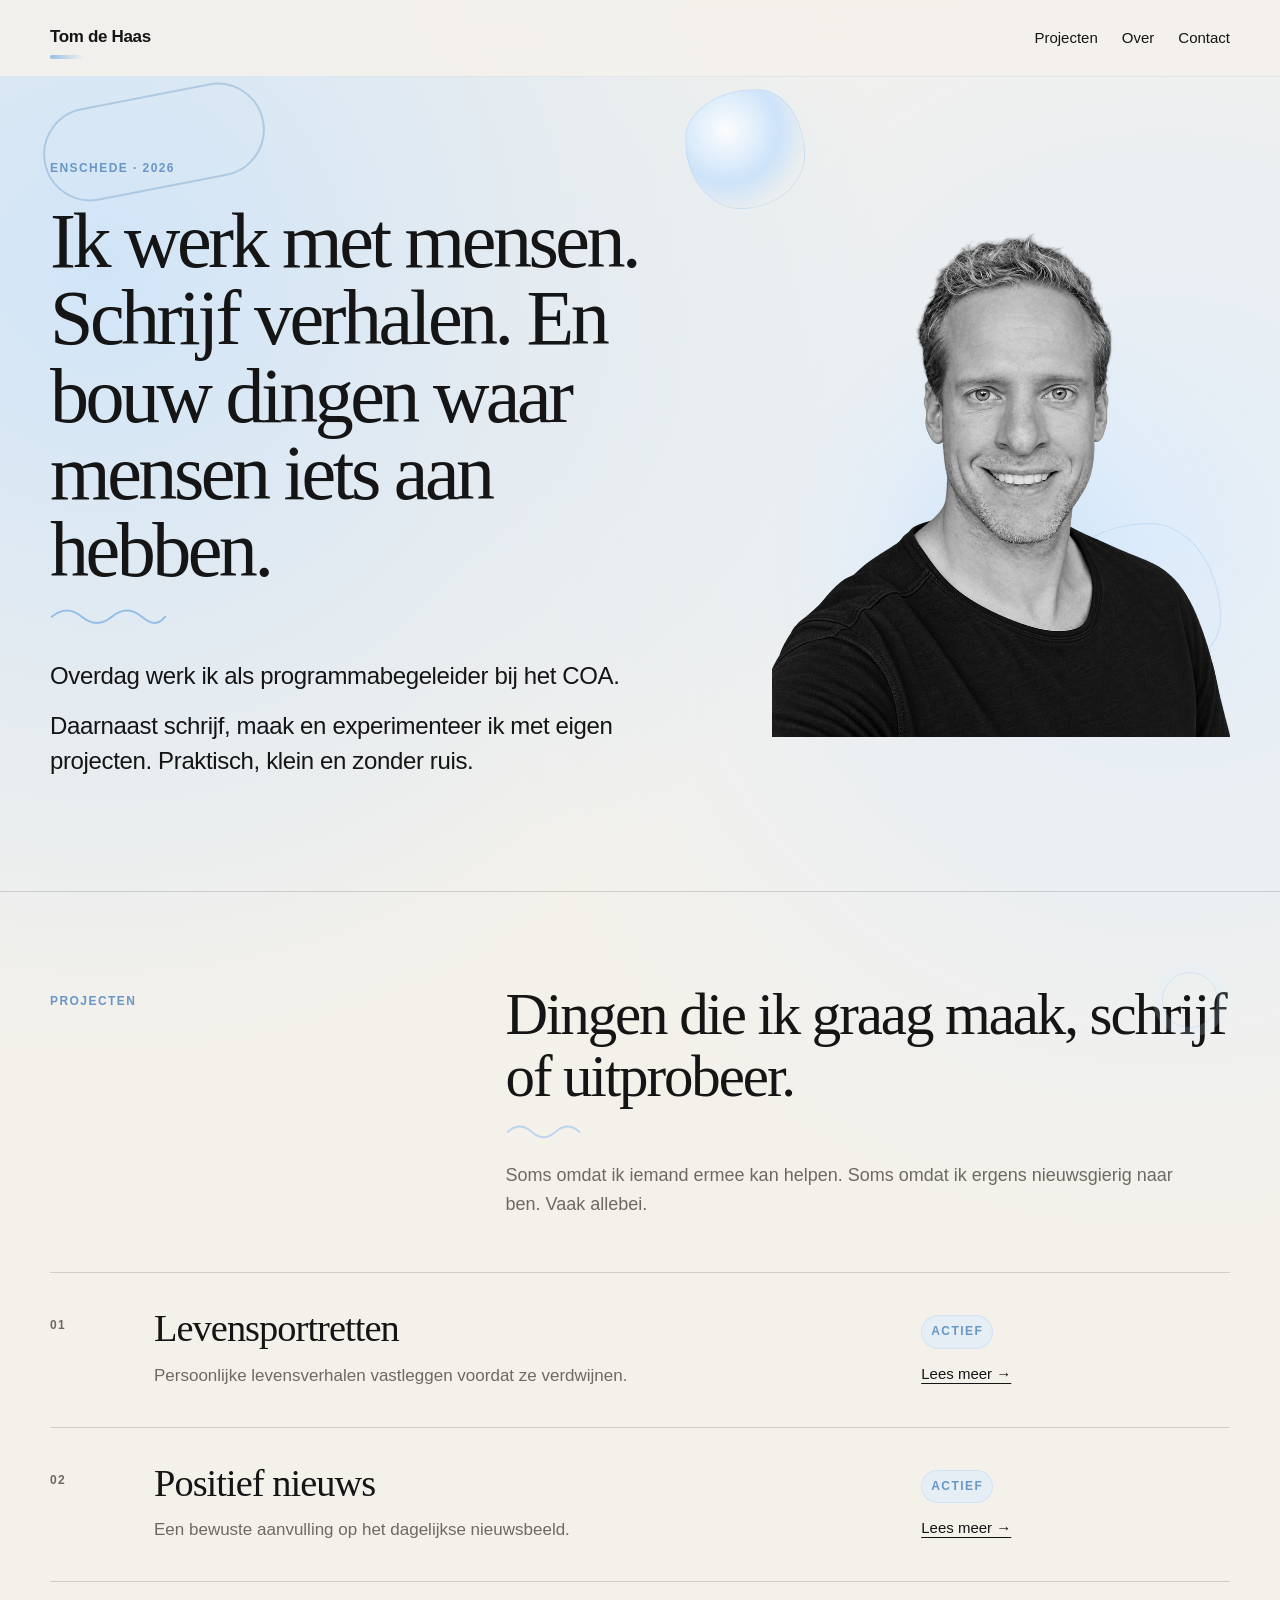
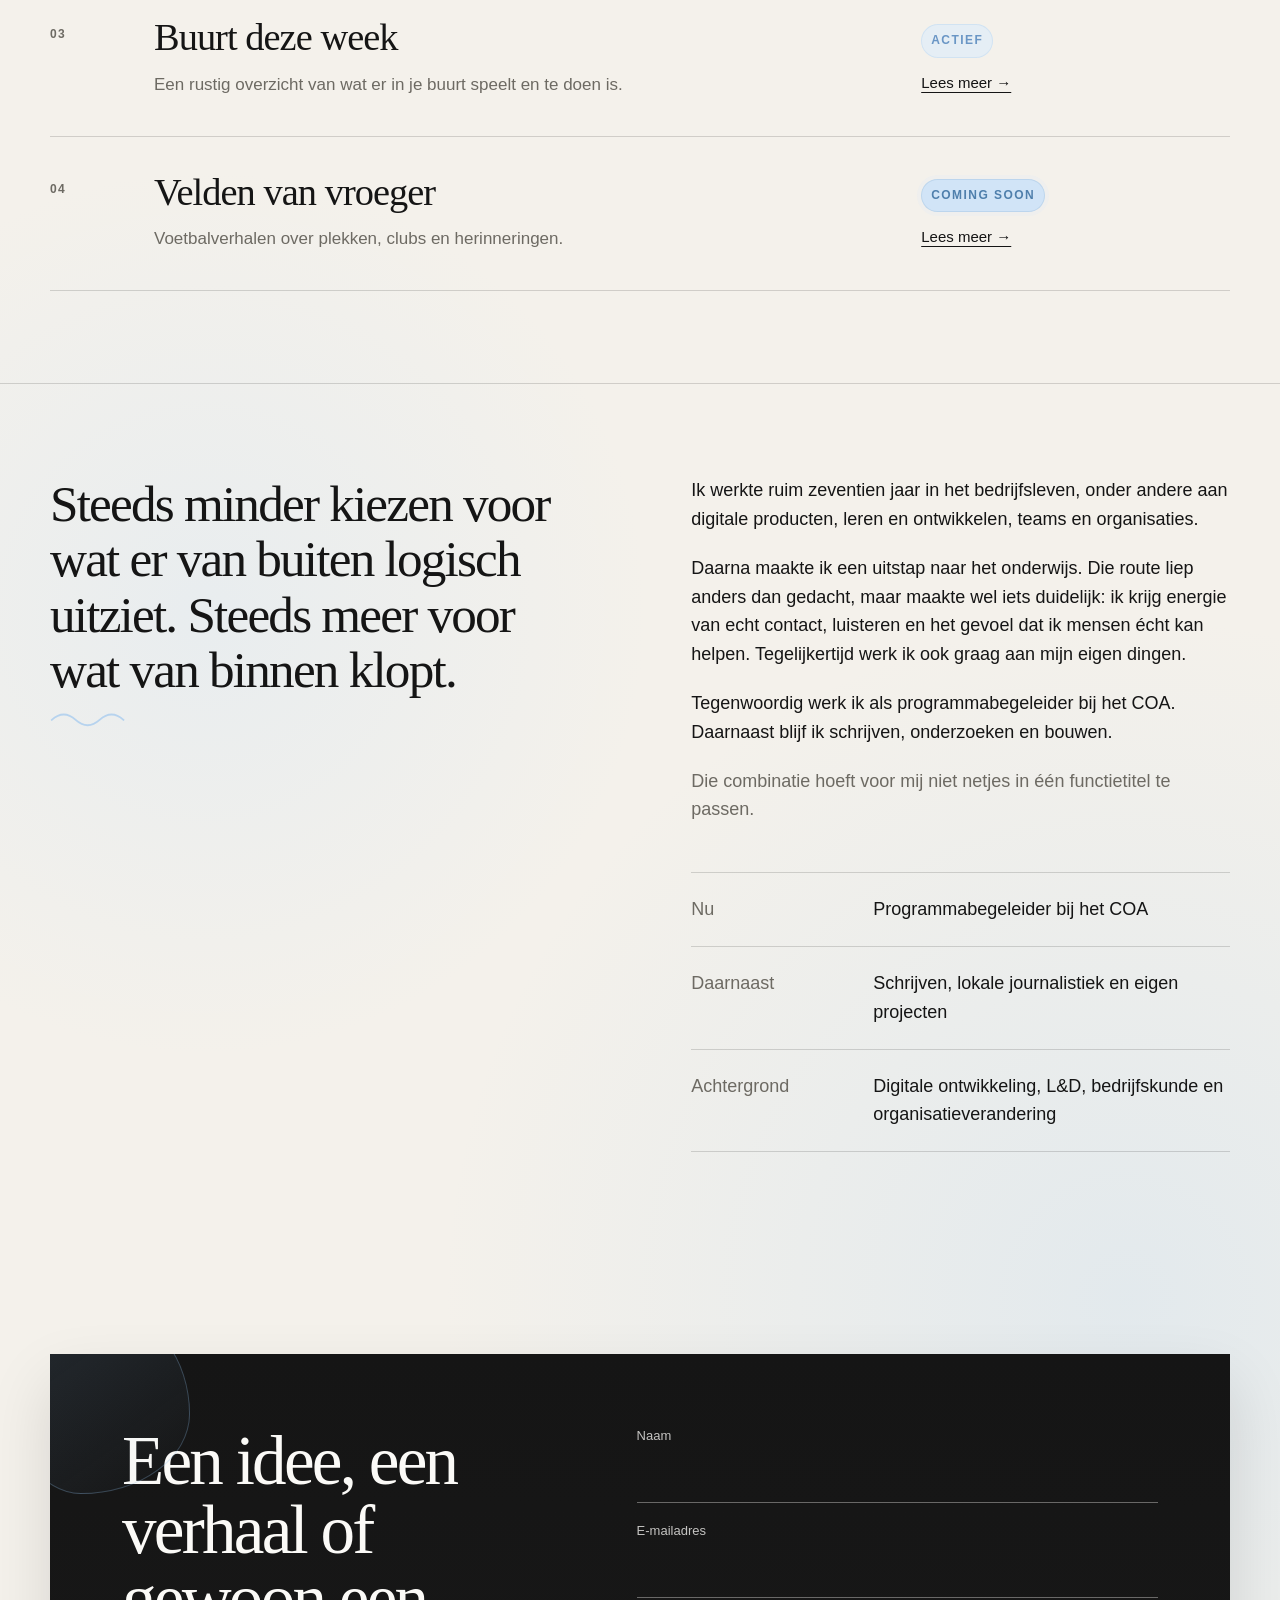
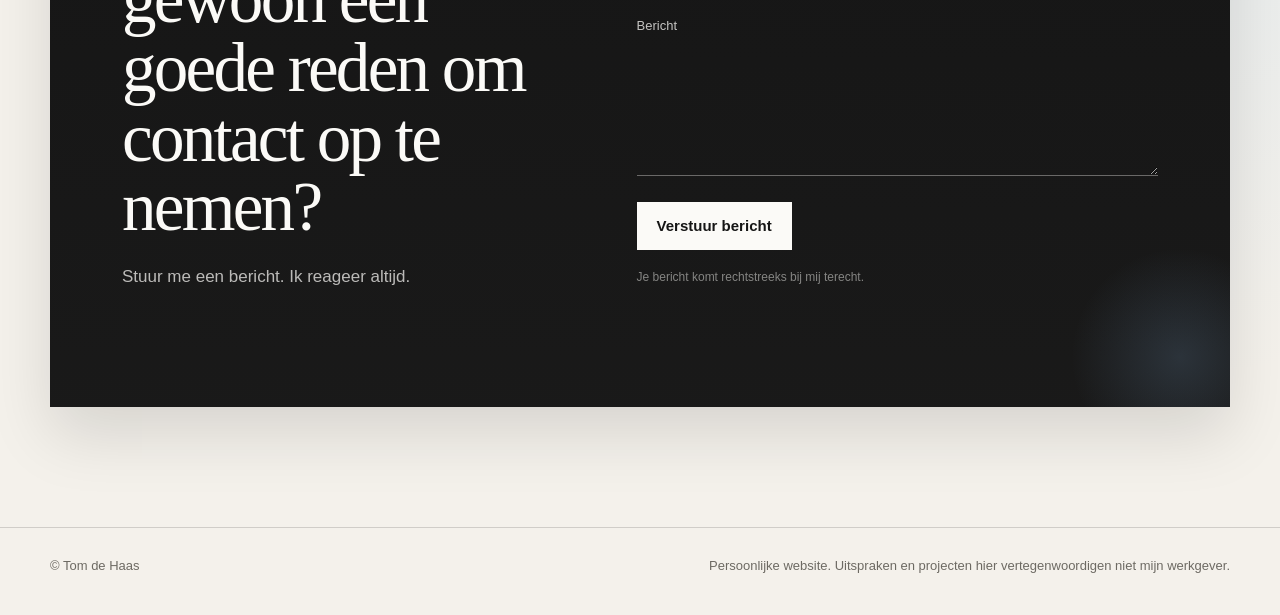
==== commit bf917a5e: "Update index.html" ====
--- a/index.html
+++ b/index.html
@@ -3,22 +3,43 @@
 <head>
   <meta charset="utf-8">
   <meta name="viewport" content="width=device-width, initial-scale=1">
-  <title>Tom de Haas</title>
-  <meta name="description" content="Tom de Haas. Programmabegeleider, schrijver en maker van eigen projecten.">
+  <title>Tom de Haas | Programmabegeleider, schrijver en maker</title>
+  <meta name="description" content="Programmabegeleider bij het COA, schrijver en maker. Over mijn werk, verhalen en projecten zoals Levensportretten, Positief nieuws en Buurt deze week.">
   <link rel="canonical" href="https://tomdehaas.nl/">
+  <link rel="icon" href="/favicon.svg" type="image/svg+xml">
+  <link rel="icon" href="/favicon.ico" sizes="any">
+  <link rel="apple-touch-icon" href="/apple-touch-icon.png">
+  <meta name="robots" content="index,follow,max-image-preview:large,max-snippet:-1,max-video-preview:-1">
   <link rel="stylesheet" href="assets/style.css">
   <meta name="theme-color" content="#f4f1eb">
   <meta property="og:type" content="website">
-  <meta property="og:title" content="Tom de Haas">
-  <meta property="og:description" content="Ik werk met mensen. Schrijf verhalen. En bouw dingen waar mensen iets aan hebben.">
+  <meta property="og:title" content="Tom de Haas | Programmabegeleider, schrijver en maker">
+  <meta property="og:description" content="Programmabegeleider bij het COA, schrijver en maker. Over mijn werk, verhalen en projecten zoals Levensportretten, Positief nieuws en Buurt deze week.">
   <meta property="og:url" content="https://tomdehaas.nl/">
+  <meta property="og:site_name" content="Tom de Haas">
+  <meta name="twitter:card" content="summary">
+  <meta name="twitter:title" content="Tom de Haas | Programmabegeleider, schrijver en maker">
+  <meta name="twitter:description" content="Programmabegeleider bij het COA, schrijver en maker. Over mijn werk, verhalen en projecten zoals Levensportretten, Positief nieuws en Buurt deze week.">
   <script type="application/ld+json">
   {
     "@context":"https://schema.org",
-    "@type":"Person",
-    "name":"Tom de Haas",
-    "url":"https://tomdehaas.nl/",
-    "jobTitle":"Programmabegeleider"
+    "@graph":[
+      {
+        "@type":"WebSite",
+        "@id":"https://tomdehaas.nl/#website",
+        "url":"https://tomdehaas.nl/",
+        "name":"Tom de Haas",
+        "inLanguage":"nl-NL",
+        "publisher":{"@id":"https://tomdehaas.nl/#person"}
+      },
+      {
+        "@type":"Person",
+        "@id":"https://tomdehaas.nl/#person",
+        "name":"Tom de Haas",
+        "url":"https://tomdehaas.nl/",
+        "jobTitle":"Programmabegeleider"
+      }
+    ]
   }
   </script>
 </head>
@@ -133,7 +154,7 @@
 
         <input type="hidden" name="_subject" value="Bericht via tomdehaas.nl">
         <button class="form-submit" type="submit">Verstuur bericht</button>
-        <p class="form-note">Geen nieuwsbrief. Geen account. Gewoon een bericht naar mij.</p>
+        <p class="form-note">Je bericht komt rechtstreeks bij mij terecht.</p>
         <div id="form-status" class="form-status" role="status" aria-live="polite"></div>
       </form>
     </div>
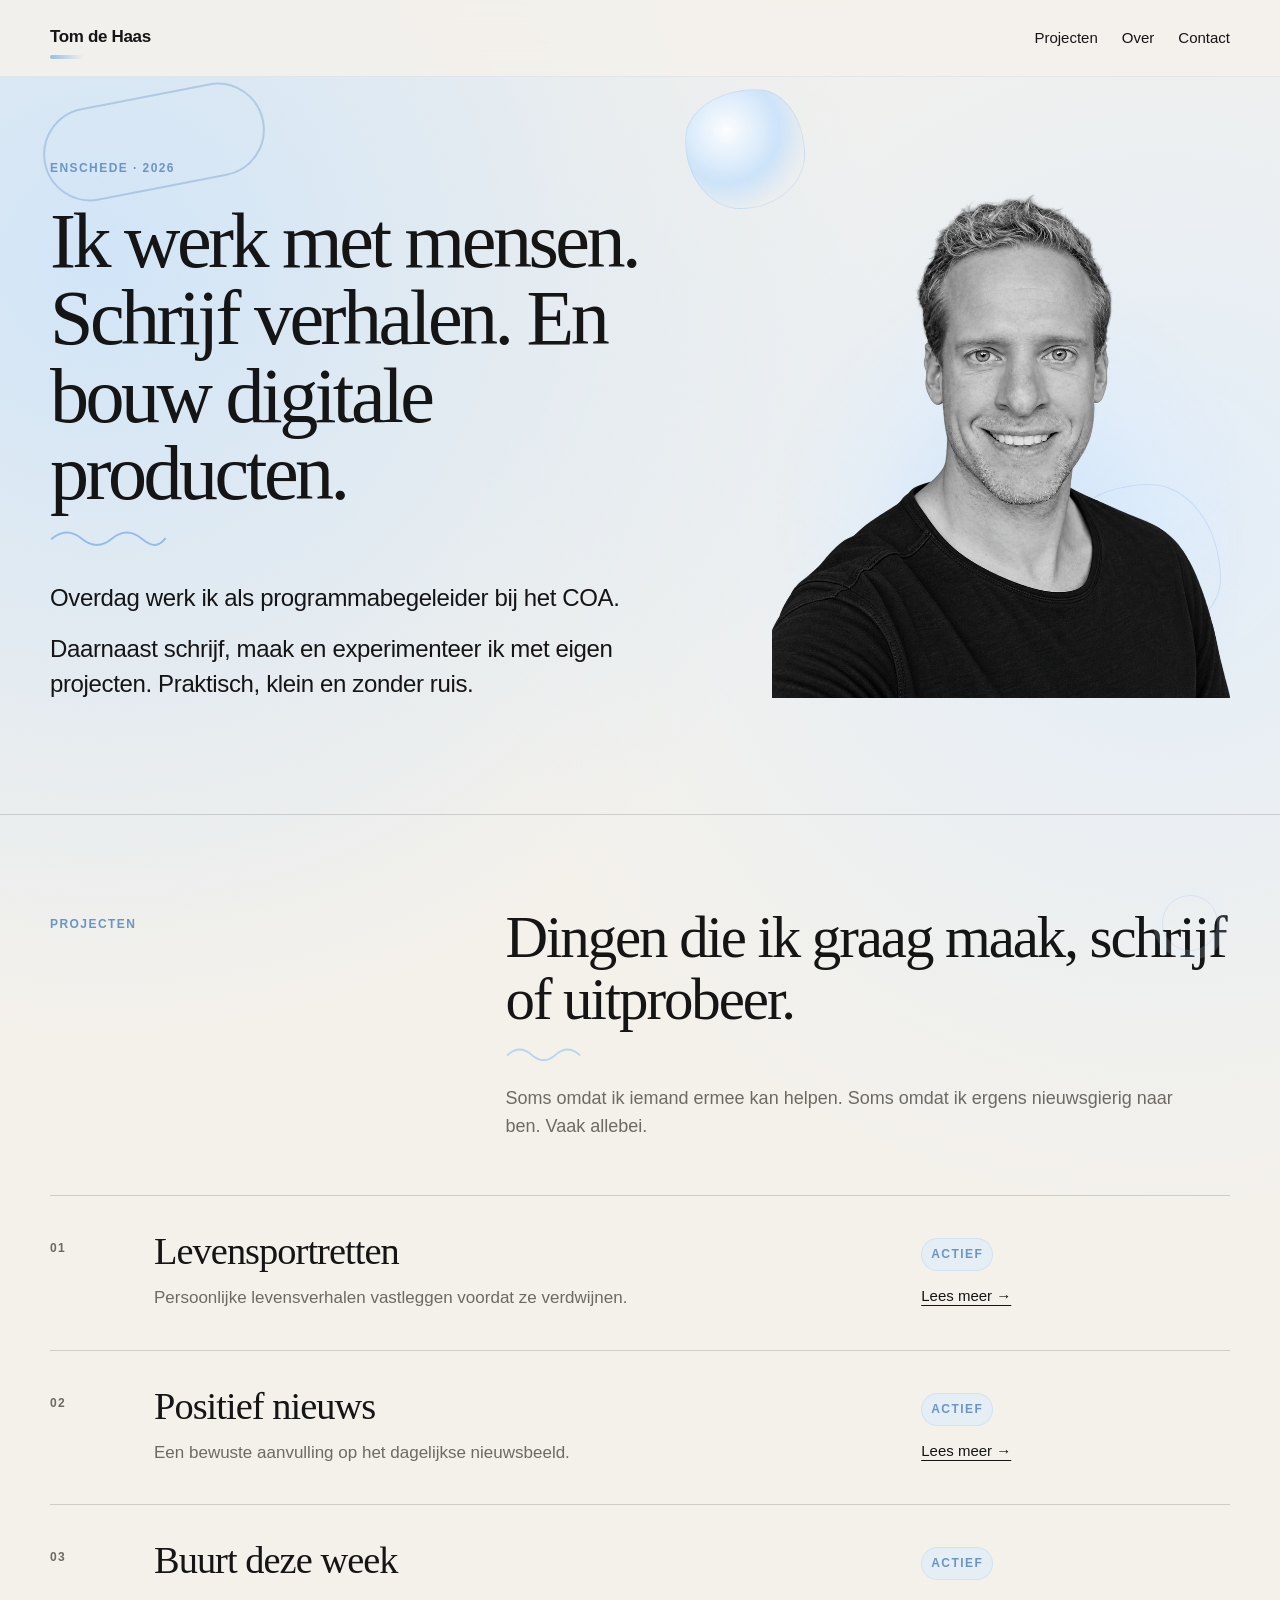
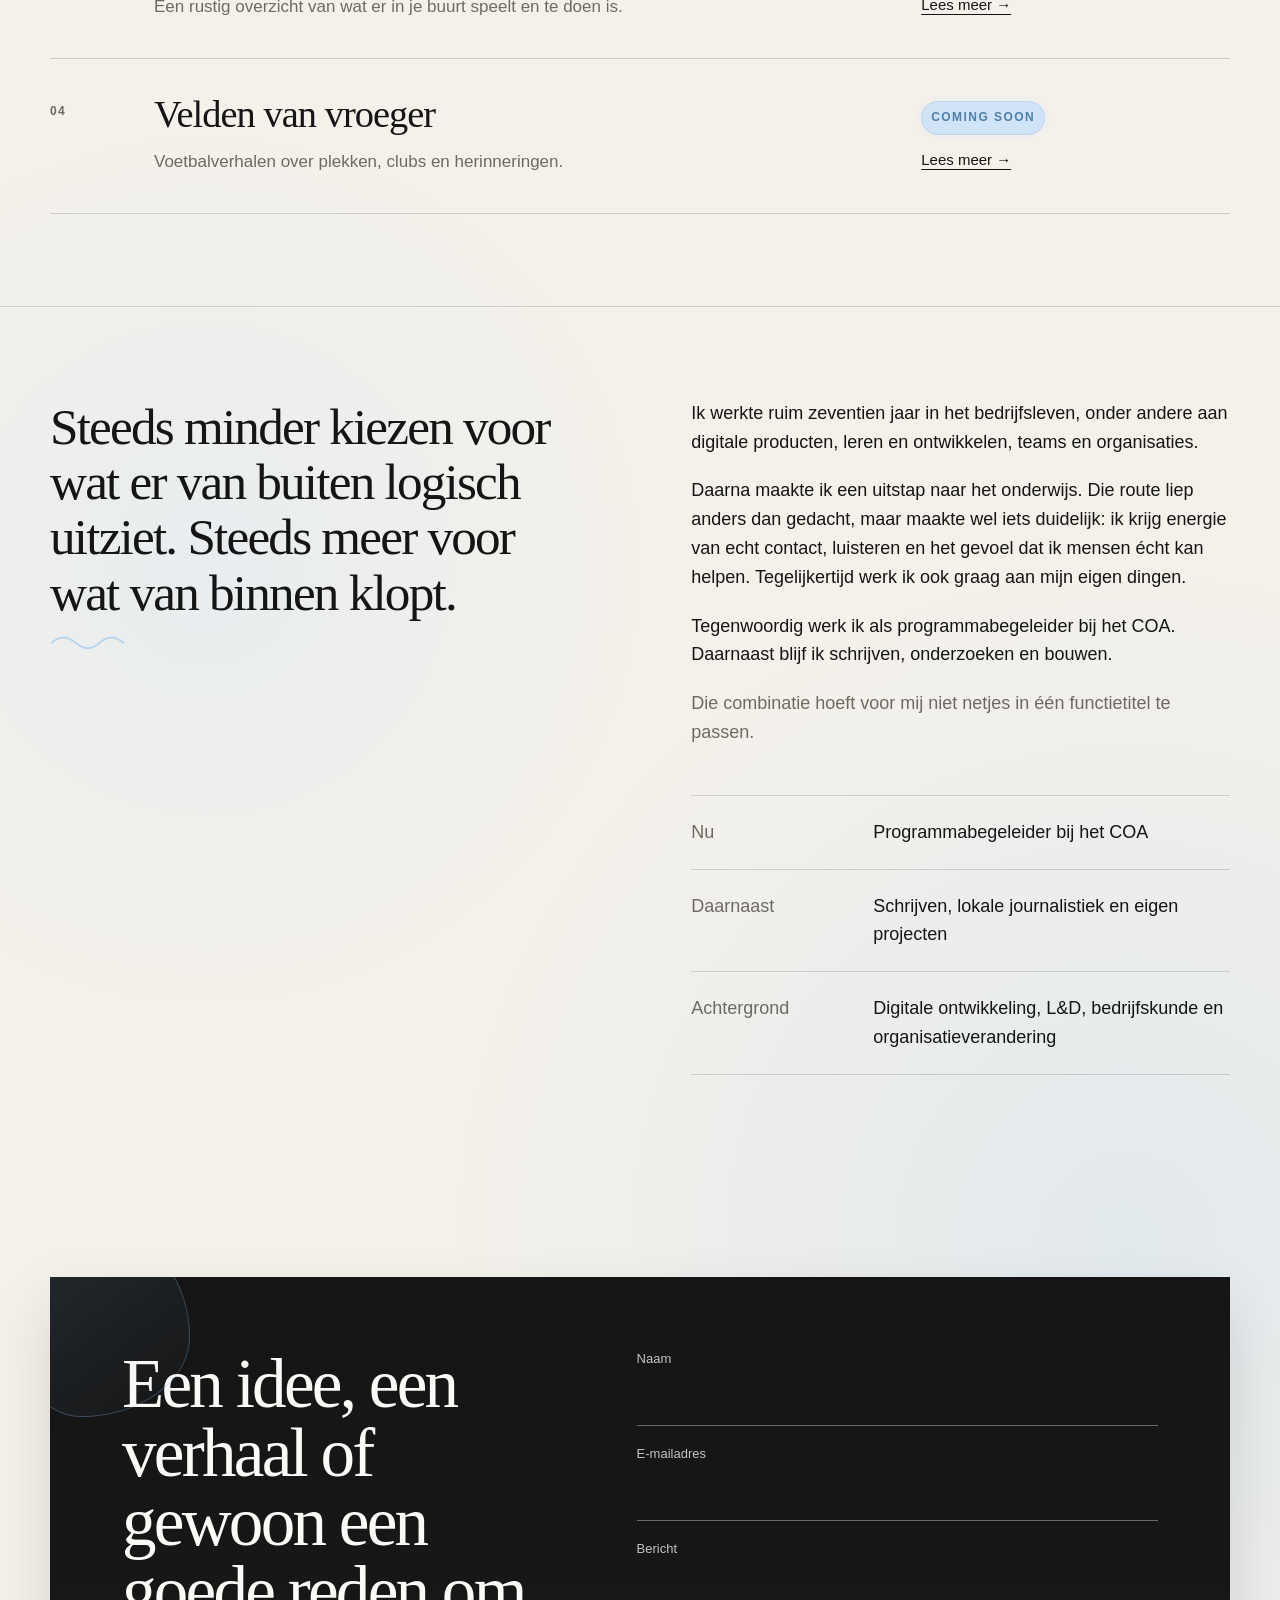
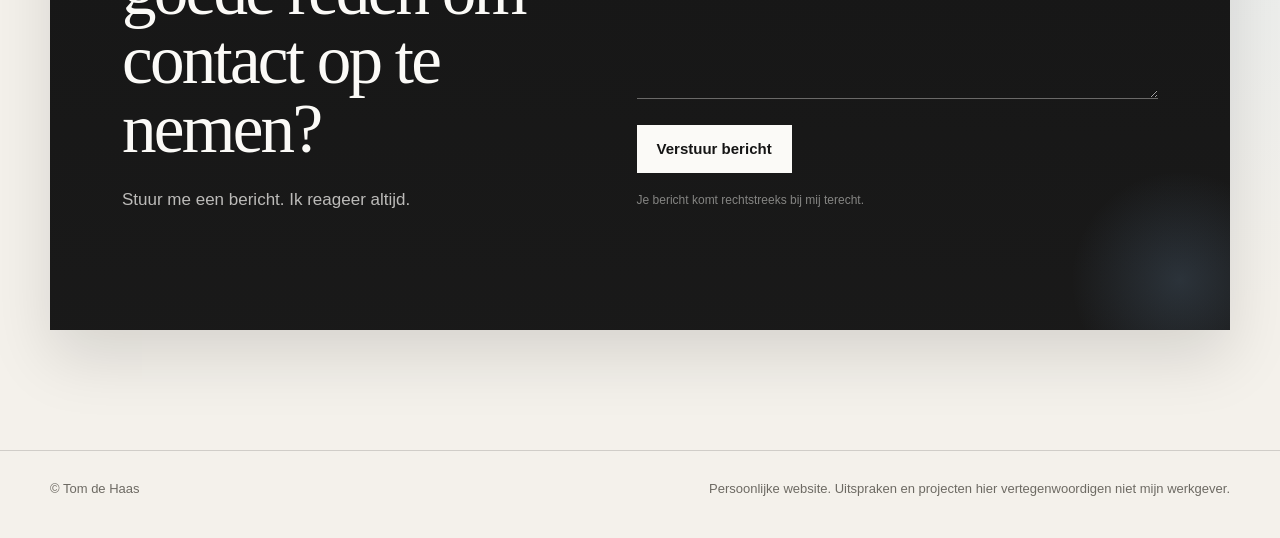
==== commit aed84400: "Update index.html" ====
--- a/index.html
+++ b/index.html
@@ -60,7 +60,7 @@
   <div class="wrap hero">
     <div>
       <div class="eyebrow">Enschede · 2026</div>
-      <h1>Ik werk met mensen. Schrijf verhalen. En bouw dingen waar mensen iets aan hebben.</h1>
+      <h1>Ik werk met mensen. Schrijf verhalen. En bouw digitale producten.</h1>
       <div class="hero-copy">
         <p>Overdag werk ik als programmabegeleider bij het COA.</p>
         <p>Daarnaast schrijf, maak en experimenteer ik met eigen projecten. Praktisch, klein en zonder ruis.</p>
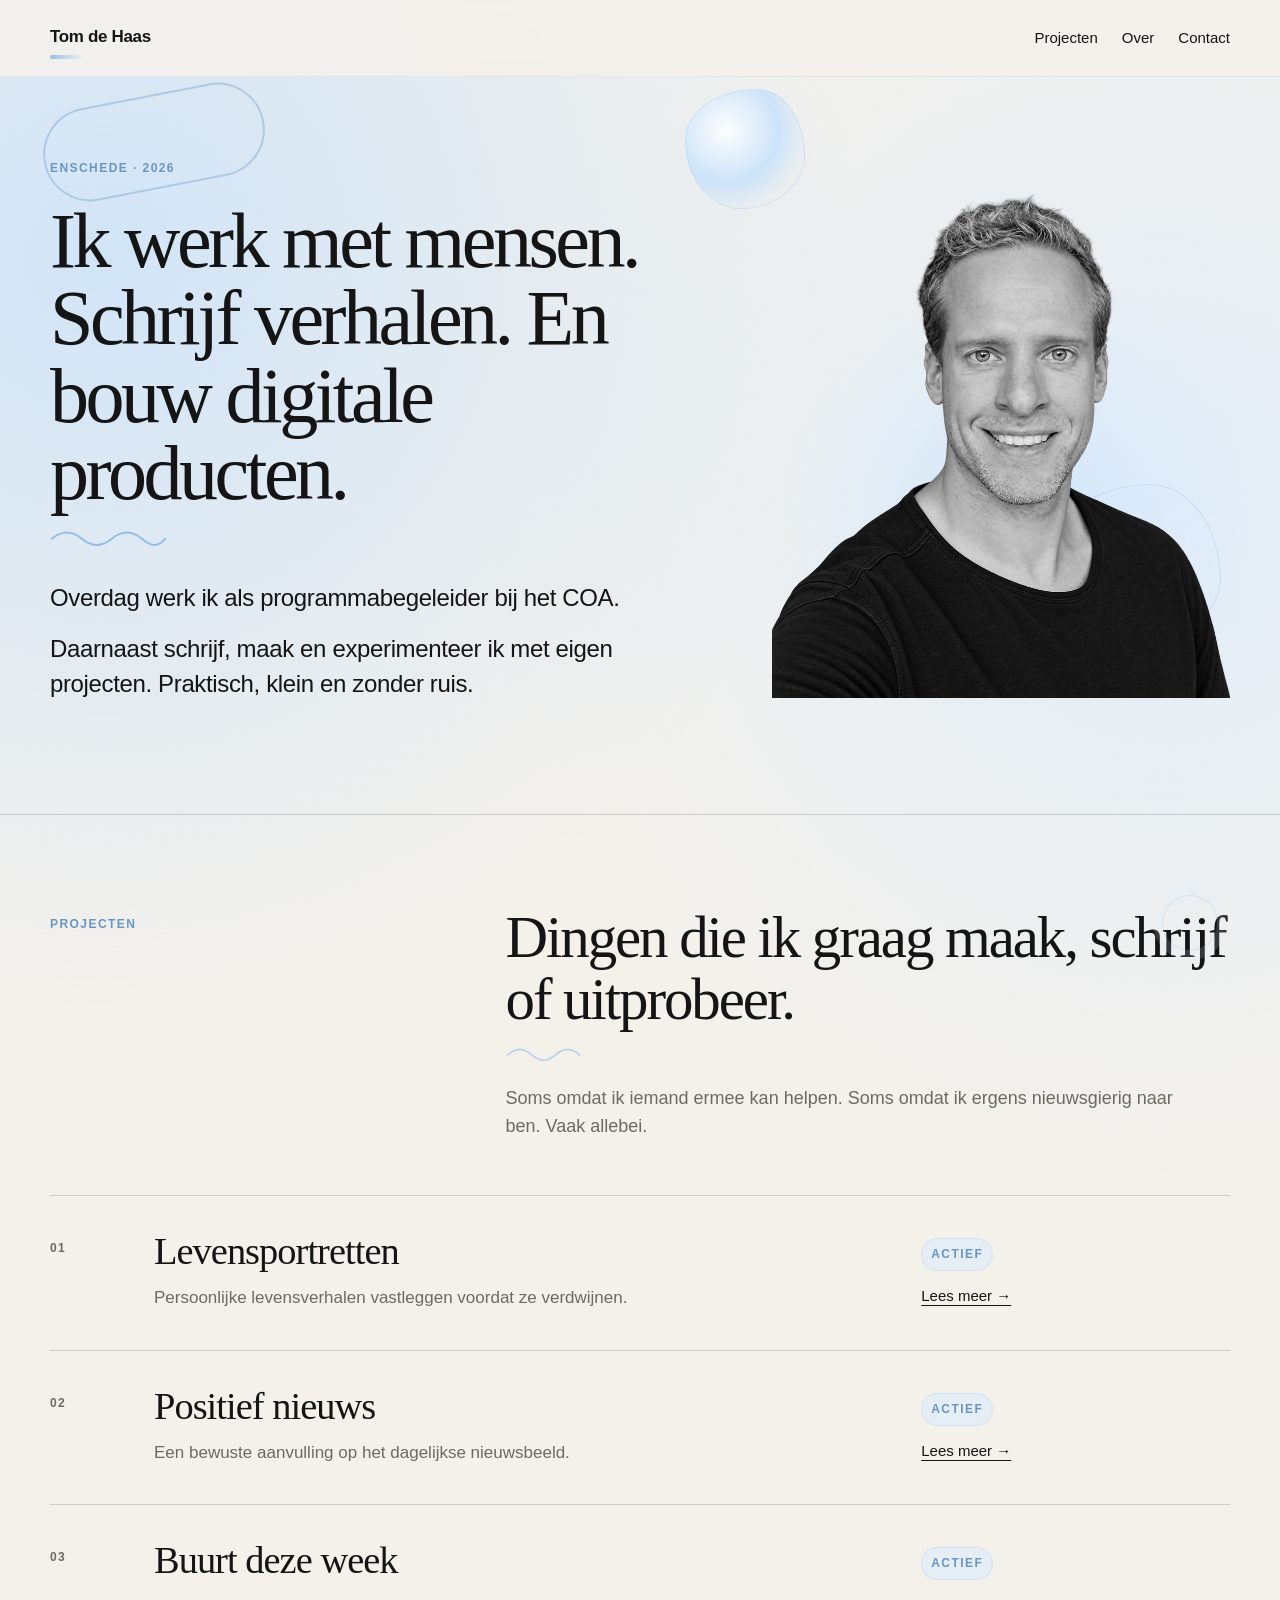
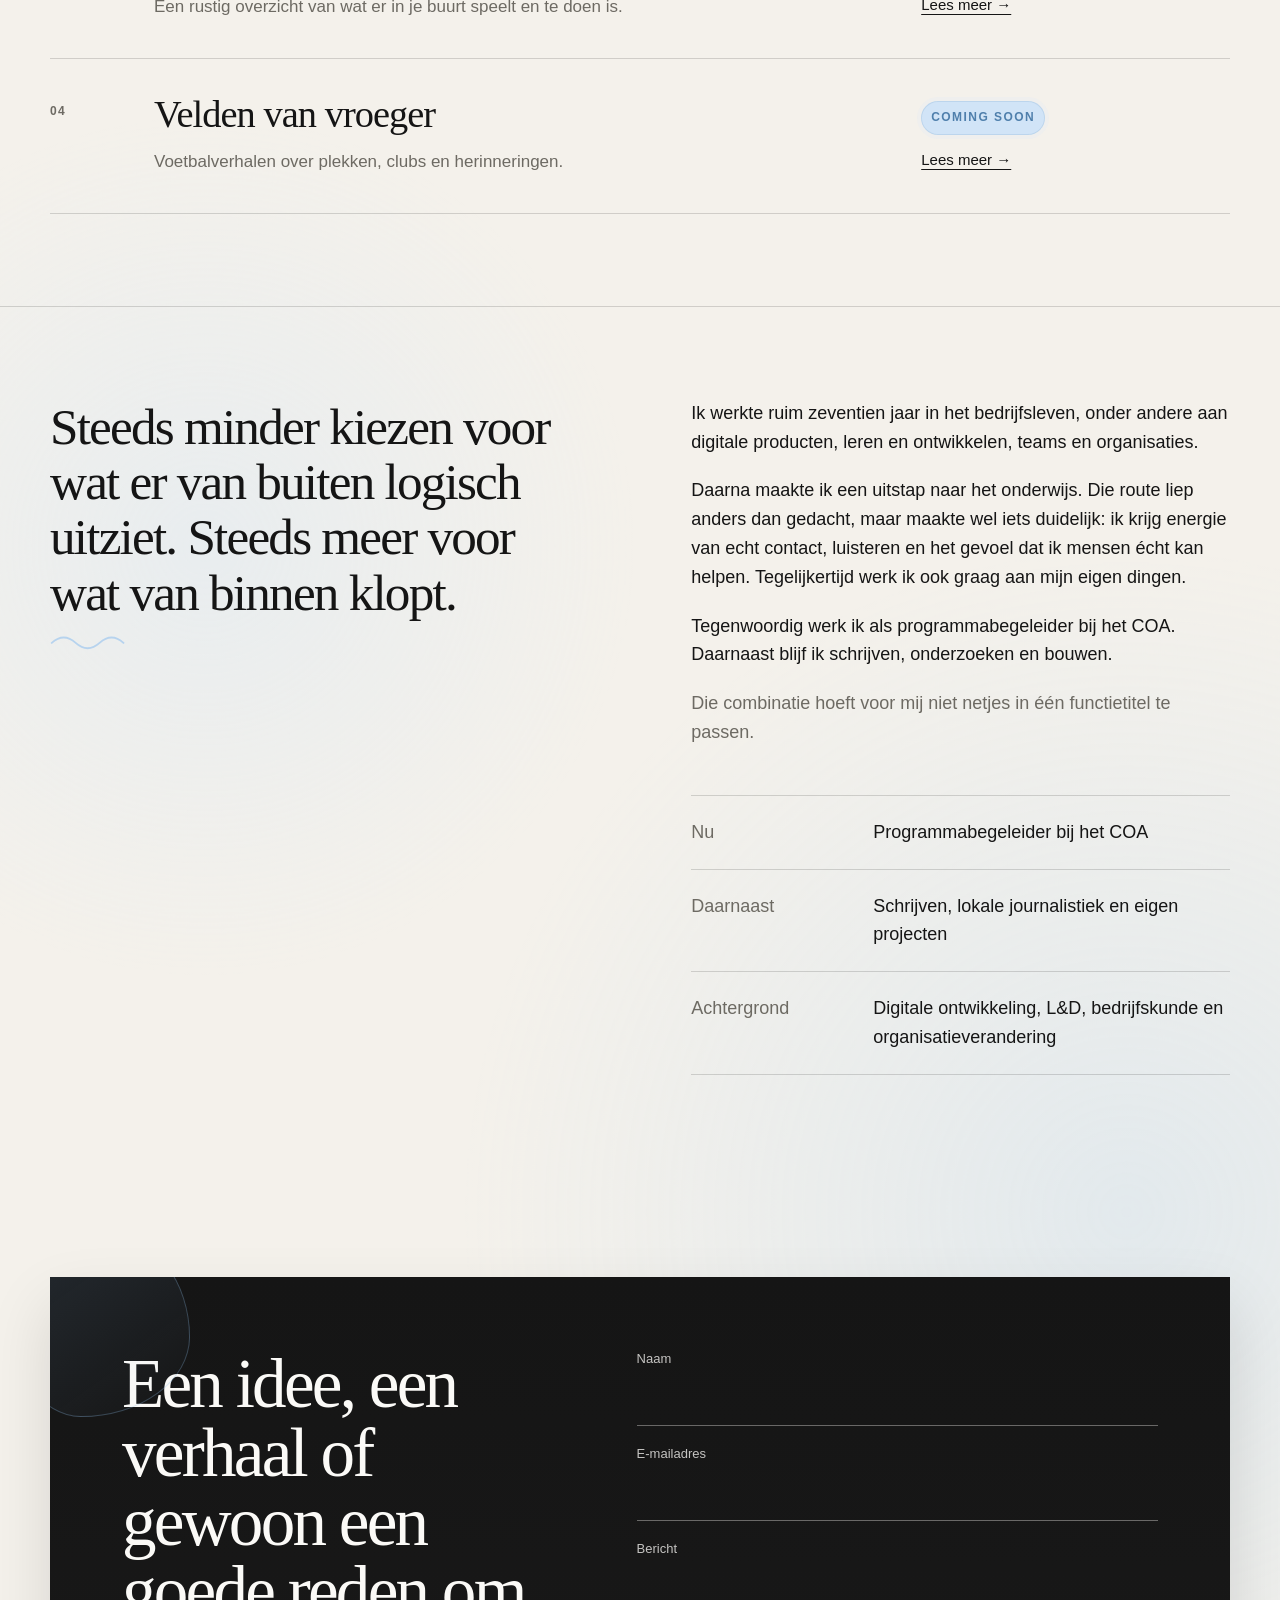
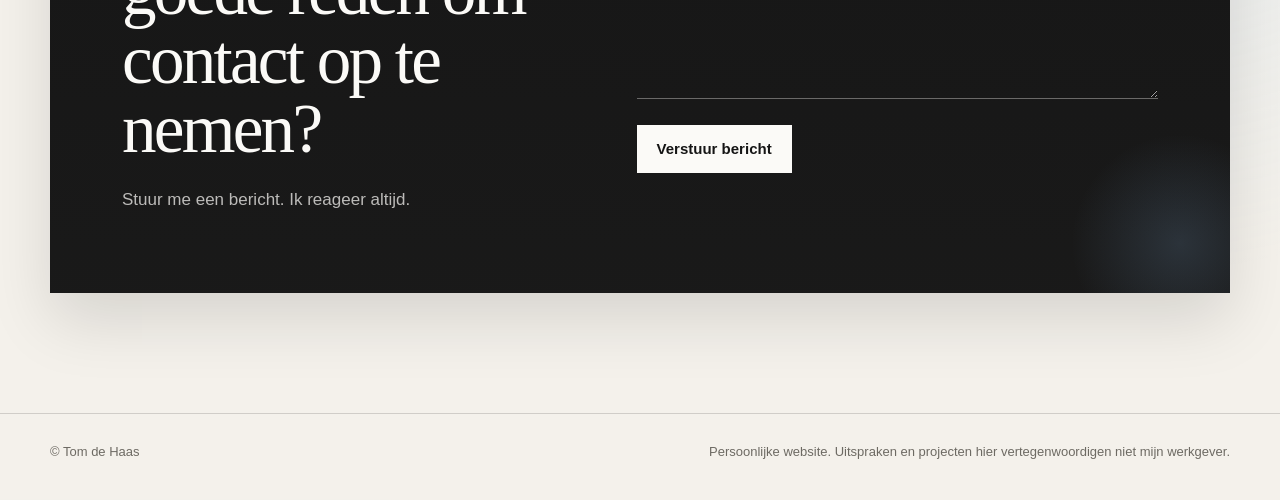
==== commit b3f967d2: "Update index.html" ====
--- a/index.html
+++ b/index.html
@@ -154,7 +154,7 @@
 
         <input type="hidden" name="_subject" value="Bericht via tomdehaas.nl">
         <button class="form-submit" type="submit">Verstuur bericht</button>
-        <p class="form-note">Je bericht komt rechtstreeks bij mij terecht.</p>
+        
         <div id="form-status" class="form-status" role="status" aria-live="polite"></div>
       </form>
     </div>
